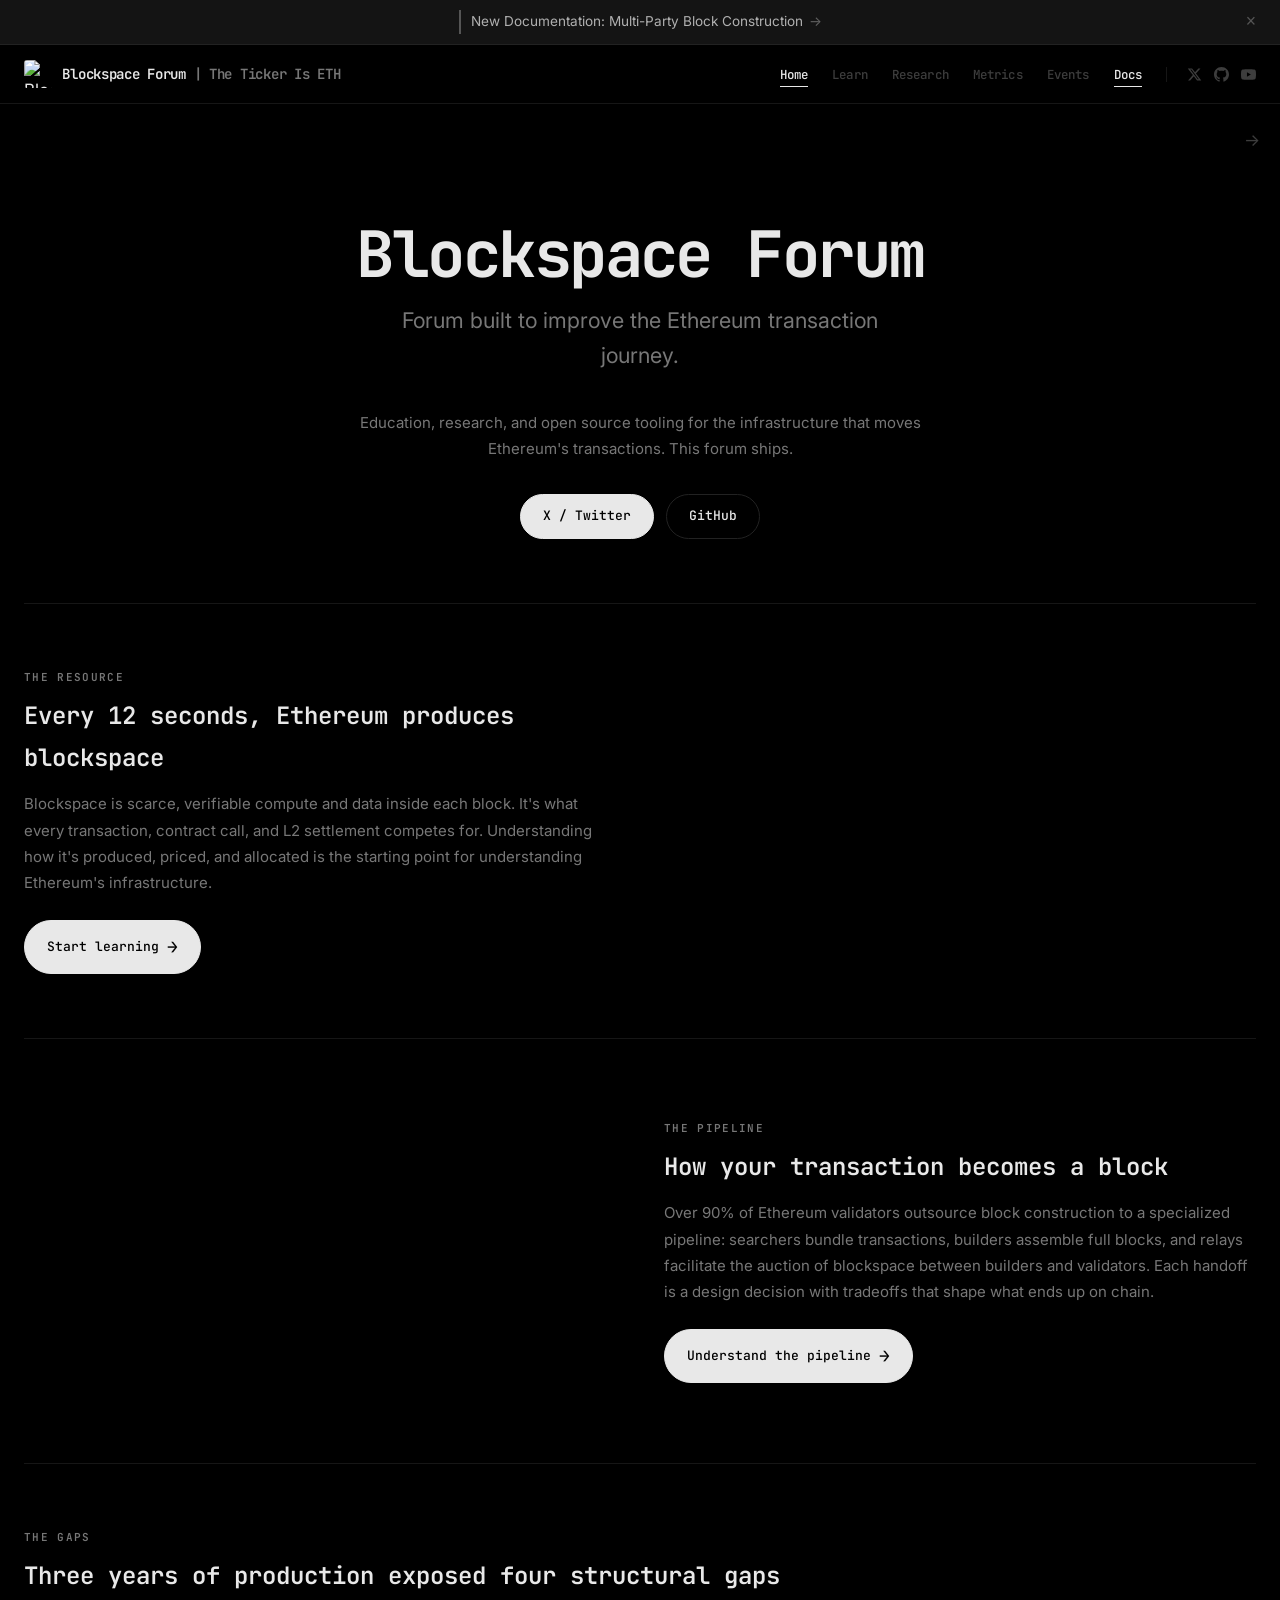
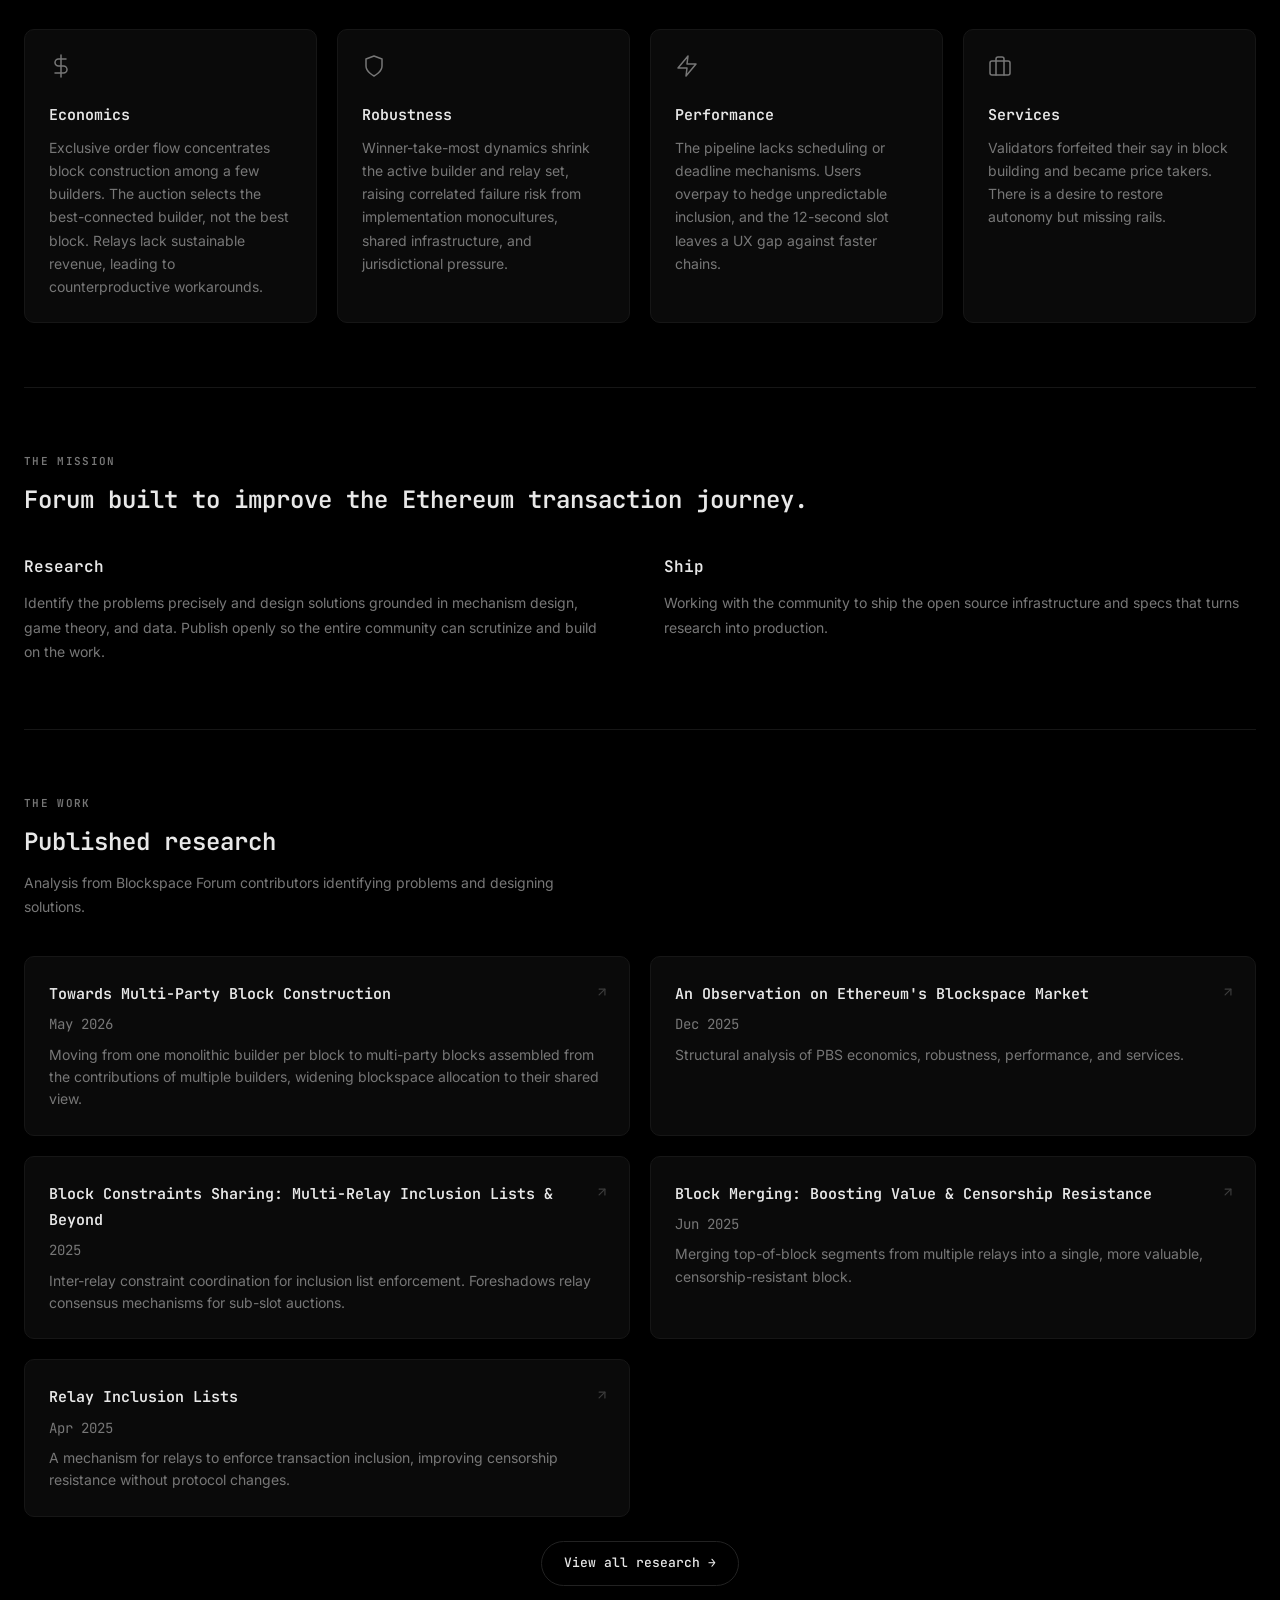
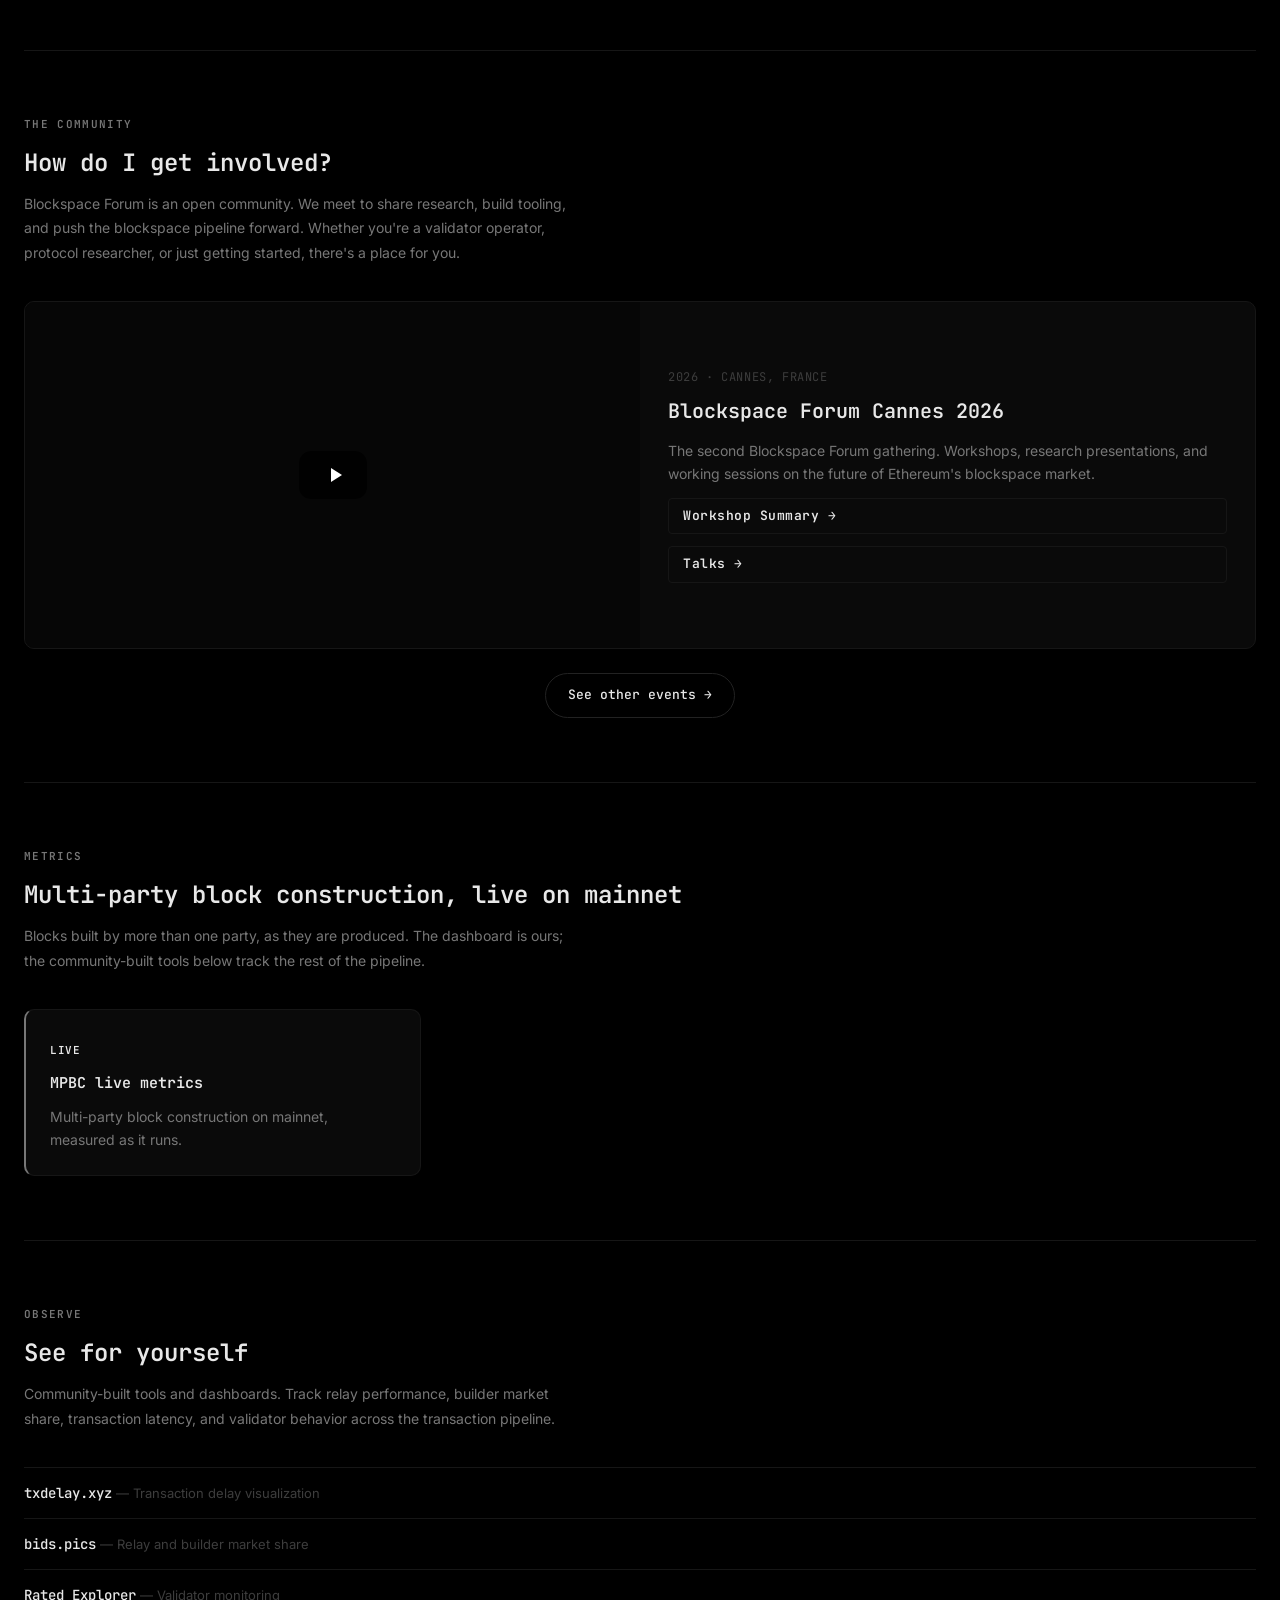
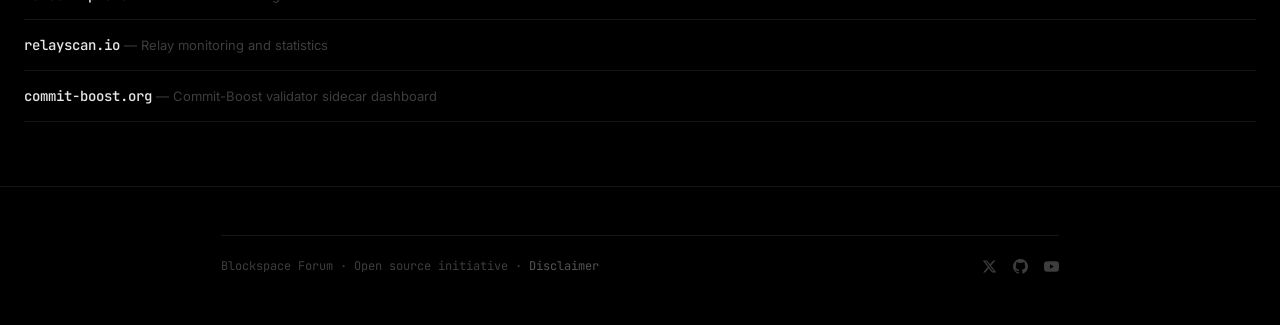
==== index.html @ d5d9c607 "Put the live metrics dashboard in the Metrics section The section was a placeholder reading "Coming " ====
<!DOCTYPE html>
<html lang="en">
<head>
  <meta charset="UTF-8">
  <meta name="viewport" content="width=device-width, initial-scale=1.0">
  <title>Forum built to improve the Ethereum transaction journey.</title>
  <meta name="description" content="Education, research, and open source tooling for the infrastructure that moves Ethereum's transactions. This forum ships.">
  <meta property="og:type" content="website">
  <meta property="og:title" content="Forum built to improve the Ethereum transaction journey.">
  <meta property="og:description" content="Education, research, and open source tooling for the infrastructure that moves Ethereum's transactions. This forum ships.">
  <meta property="og:image" content="https://blockspace.forum/assets/og-image.png">
  <meta name="twitter:card" content="summary_large_image">
  <meta name="twitter:site" content="@blockspaceforum">
  <meta name="twitter:title" content="Blockspace Forum">
  <meta name="twitter:description" content="Education, research, and open source tooling for the infrastructure that moves Ethereum's transactions. This forum ships.">
  <meta name="twitter:image" content="https://blockspace.forum/assets/og-image.png">
  <meta name="keywords" content="Ethereum, blockspace, PBS, proposer-builder separation, relay, builder, validator, sidecar, preconfirmations, Commit-Boost, block construction, transaction pipeline">
  <link rel="icon" href="assets/favicon.ico">
  <link rel="apple-touch-icon" href="assets/apple-touch-icon.png">
  <link rel="canonical" href="https://blockspace.forum">
  <link rel="stylesheet" href="css/style.css">
  <script type="application/ld+json">
  {
    "@context": "https://schema.org",
    "@type": "Organization",
    "name": "Blockspace Forum",
    "url": "https://blockspace.forum",
    "description": "Education, research, and open source tooling for the infrastructure that moves Ethereum's transactions. This forum ships.",
    "sameAs": [
      "https://x.com/blockspaceforum",
      "https://github.com/blockspace-forum",
      "https://www.youtube.com/@BlockspaceForum"
    ],
    "knowsAbout": [
      "Ethereum blockspace market",
      "Proposer-Builder Separation",
            "Block construction pipeline",
      "Relay and auction infrastructure",
      "Validator sidecars",
      "Preconfirmations",
      "Inclusion lists",
            "Commit-Boost"
    ]
  }
  </script>
  <script type="application/ld+json">
  {
    "@context": "https://schema.org",
    "@type": "WebSite",
    "name": "Blockspace Forum",
    "url": "https://blockspace.forum",
    "description": "Education, research, and open source tooling for the infrastructure that moves Ethereum's transactions. This forum ships.",
    "potentialAction": {
      "@type": "SearchAction",
      "target": "https://blockspace.forum/blog.html?q={search_term_string}",
      "query-input": "required name=search_term_string"
    }
  }
  </script>
</head>
<body data-base="">
  <nav id="site-nav"></nav>

  <main class="container container--wide">
    <!-- 1. Hero -->
    <section class="hero">
      <div class="hero-hex" id="hero-hex"></div>
      <h1>Blockspace Forum</h1>
      <p class="tagline">Forum built to improve the Ethereum transaction journey.</p>
      <p class="hero-description">Education, research, and open source tooling for the infrastructure that moves Ethereum's transactions. This forum ships.</p>
      <div class="hero-cta">
        <a href="https://x.com/blockspaceforum" target="_blank" rel="noopener" class="btn btn-primary">X / Twitter</a>
        <a href="https://github.com/blockspace-forum" target="_blank" rel="noopener" class="btn btn-outline">GitHub</a>
      </div>
    </section>

    <!-- 2. The Resource -->
    <section class="section-block">
      <div class="narrative-row">
        <div class="narrative-text">
          <span class="section-label">The Resource</span>
          <h2>Every 12 seconds, Ethereum produces blockspace</h2>
          <p>Blockspace is scarce, verifiable compute and data inside each block. It's what every transaction, contract call, and L2 settlement competes for. Understanding how it's produced, priced, and allocated is the starting point for understanding Ethereum's infrastructure.</p>
          <a href="learn.html#intro-to-blockspace" class="btn btn-primary narrative-cta">Start learning<span class="btn-arrow">&rarr;</span></a>
        </div>
        <div class="narrative-visual">
          <canvas id="blockspace-canvas"></canvas>
        </div>
      </div>
    </section>

    <!-- 3. The Pipeline -->
    <section class="section-block">
      <div class="narrative-row narrative-row--reverse">
        <div class="narrative-text">
          <span class="section-label">The Pipeline</span>
          <h2>How your transaction becomes a block</h2>
          <p>Over 90% of Ethereum validators outsource block construction to a specialized pipeline: searchers bundle transactions, builders assemble full blocks, and relays facilitate the auction of blockspace between builders and validators. Each handoff is a design decision with tradeoffs that shape what ends up on chain.</p>
          <a href="learn/pbs-201.html" class="btn btn-primary narrative-cta">Understand the pipeline<span class="btn-arrow">&rarr;</span></a>
        </div>
        <div class="narrative-visual">
          <canvas id="pipeline-canvas"></canvas>
        </div>
      </div>
    </section>

    <!-- 4. The Gaps -->
    <section id="focus" class="section-block">
      <span class="section-label">The Gaps</span>
      <h2>Three years of production exposed four structural gaps</h2>
      <div class="focus-grid focus-grid-4">
        <div class="focus-card">
          <div class="focus-icon">
            <svg width="24" height="24" viewBox="0 0 24 24" fill="none" stroke="currentColor" stroke-width="1.5" stroke-linecap="round" stroke-linejoin="round"><line x1="12" y1="1" x2="12" y2="23"></line><path d="M17 5H9.5a3.5 3.5 0 0 0 0 7h5a3.5 3.5 0 0 1 0 7H6"></path></svg>
          </div>
          <h3>Economics</h3>
          <p>Exclusive order flow concentrates block construction among a few builders. The auction selects the best-connected builder, not the best block. Relays lack sustainable revenue, leading to counterproductive workarounds.</p>
        </div>
        <div class="focus-card">
          <div class="focus-icon">
            <svg width="24" height="24" viewBox="0 0 24 24" fill="none" stroke="currentColor" stroke-width="1.5" stroke-linecap="round" stroke-linejoin="round"><path d="M12 22s8-4 8-10V5l-8-3-8 3v7c0 6 8 10 8 10z"></path></svg>
          </div>
          <h3>Robustness</h3>
          <p>Winner-take-most dynamics shrink the active builder and relay set, raising correlated failure risk from implementation monocultures, shared infrastructure, and jurisdictional pressure.</p>
        </div>
        <div class="focus-card">
          <div class="focus-icon">
            <svg width="24" height="24" viewBox="0 0 24 24" fill="none" stroke="currentColor" stroke-width="1.5" stroke-linecap="round" stroke-linejoin="round"><polygon points="13 2 3 14 12 14 11 22 21 10 12 10 13 2"></polygon></svg>
          </div>
          <h3>Performance</h3>
          <p>The pipeline lacks scheduling or deadline mechanisms. Users overpay to hedge unpredictable inclusion, and the 12-second slot leaves a UX gap against faster chains.</p>
        </div>
        <div class="focus-card">
          <div class="focus-icon">
            <svg width="24" height="24" viewBox="0 0 24 24" fill="none" stroke="currentColor" stroke-width="1.5" stroke-linecap="round" stroke-linejoin="round"><rect x="2" y="7" width="20" height="14" rx="2" ry="2"></rect><path d="M16 21V5a2 2 0 0 0-2-2h-4a2 2 0 0 0-2 2v16"></path></svg>
          </div>
          <h3>Services</h3>
          <p>Validators forfeited their say in block building and became price takers. There is a desire to restore autonomy but missing rails.</p>
        </div>
      </div>
    </section>

    <!-- 5. The Mission -->
    <section class="section-block">
      <span class="section-label">The Mission</span>
      <h2>Forum built to improve the Ethereum transaction journey.</h2>
      <div class="mission-pillars">
        <div class="mission-pillar">
          <h3>Research</h3>
          <p>Identify the problems precisely and design solutions grounded in mechanism design, game theory, and data. Publish openly so the entire community can scrutinize and build on the work.</p>
        </div>
        <div class="mission-pillar">
          <h3>Ship</h3>
          <p>Working with the community to ship the open source infrastructure and specs that turns research into production.</p>
        </div>
      </div>
    </section>

    <!-- 6. The Work -->
    <section id="research" class="section-block">
      <span class="section-label">The Work</span>
      <h2>Published research</h2>
      <p class="section-description">Analysis from Blockspace Forum contributors identifying problems and designing solutions.</p>
      <div id="research-list" class="research-grid"></div>
      <div class="section-more">
        <a href="research.html" class="btn btn-outline">View all research &rarr;</a>
      </div>
    </section>

    <!-- 7. The Community -->
    <section class="section-block">
      <span class="section-label">The Community</span>
      <h2>How do I get involved?</h2>
      <p class="section-description">Blockspace Forum is an open community. We meet to share research, build tooling, and push the blockspace pipeline forward. Whether you're a validator operator, protocol researcher, or just getting started, there's a place for you.</p>
      <div id="community-latest-event"></div>
      <div class="section-more">
        <a href="events.html" class="btn btn-outline">See other events &rarr;</a>
      </div>
    </section>

        <!-- 6. Tooling -->
    <!-- The id stays "tooling" though the label reads Metrics. It is
         load-bearing: learn/pbs-201.html links to index.html#tooling, and
         js/main.js keys its nav-active rule on that hash in four places.
         A label is what a reader sees; an id is what other pages point
         at, and only one of them is safe to rename. -->
    <section id="tooling" class="section-block">
      <span class="section-label">Metrics</span>
      <h2>Multi-party block construction, live on mainnet</h2>
      <p class="section-description">Blocks built by more than one party, as they are produced. The dashboard is ours; the community-built tools below track the rest of the pipeline.</p>
      <div class="learn-grid">
        <a href="https://docs.blockspace.forum/mpbc/live-metrics#overview" target="_blank" rel="noopener noreferrer" class="learn-card card-link">
          <span class="learn-level">LIVE</span>
          <h3>MPBC live metrics</h3>
          <p>Multi-party block construction on mainnet, measured as it runs.</p>
          <span class="card-arrow">&rarr;</span>
        </a>
      </div>
    </section>

    <!-- 7. Observe -->
    <section class="section-block">
      <span class="section-label">Observe</span>
      <h2>See for yourself</h2>
      <p class="section-description">Community-built tools and dashboards. Track relay performance, builder market share, transaction latency, and validator behavior across the transaction pipeline.</p>
      <ul id="tooling-observe-list" class="tools-list"></ul>
    </section>
  </main>

  <footer id="site-footer"></footer>

  <script src="js/hex-texture.js"></script>
  <script src="js/blockspace-viz.js"></script>
  <script src="js/block-auction.js"></script>
  <script src="config.js"></script>
  <script src="js/main.js"></script>
  <script>
    renderResearchList('research-list', true);
    renderToolingList('tooling-observe-list', SITE_CONFIG.tooling.observe);
    renderLatestEvent('community-latest-event');
    var hexEl = document.getElementById('hero-hex');
    if (hexEl && typeof HEX_TEXTURE !== 'undefined') {
      // Tile horizontally by repeating each line, then tile vertically
      var lines = HEX_TEXTURE.split('\n');
      var wide = lines.map(function(l) { return (l + '  ').repeat(8); }).join('\n');
      hexEl.textContent = (wide + '\n').repeat(12);
    }

    // Narrative ASCII visuals
    (function() {

    })();
  </script>
</body>
</html>
---- css/style.css ----
/* ==========================================
   Blockspace Forum
   Monochrome. Monospace-forward. Cypherpunk.
   ========================================== */

@import url('https://fonts.googleapis.com/css2?family=Inter:wght@400;500;600;700&family=JetBrains+Mono:wght@400;500;600;700&display=swap');

:root {
  --bg-primary: #000000;
  --bg-secondary: #060606;
  --bg-card: #0a0a0a;
  --bg-card-hover: #101010;
  --bg-surface: #0d0d0d;
  --text-primary: #e8e8e8;
  --text-secondary: #777777;
  --text-muted: #3d3d3d;
  --border: #161616;
  --border-light: #222222;
  --accent: #e8e8e8;
  --content-width: 840px;
  --max-width: var(--content-width);
  --max-width-wide: 1400px;
  --font-body: 'Inter', -apple-system, BlinkMacSystemFont, "Segoe UI", Roboto, sans-serif;
  --font-mono: 'JetBrains Mono', 'SF Mono', 'Fira Code', Menlo, monospace;
  --content-scale: 1.25;
}

* {
  margin: 0;
  padding: 0;
  box-sizing: border-box;
}

html {
  font-size: 16px;
  scroll-behavior: smooth;
}

body {
  font-family: var(--font-body);
  background: var(--bg-primary);
  color: var(--text-primary);
  line-height: 1.75;
  -webkit-font-smoothing: antialiased;
  -moz-osx-font-smoothing: grayscale;
}

a {
  color: inherit;
  text-decoration: none;
}


/* ---- Page Load Animation ---- */

@keyframes fadeUp {
  from {
    opacity: 0;
    transform: translateY(12px);
  }
  to {
    opacity: 1;
    transform: translateY(0);
  }
}

main {
  animation: fadeUp 0.5s ease-out both;
}

/* ---- Custom Scrollbar ---- */

::-webkit-scrollbar {
  width: 6px;
}

::-webkit-scrollbar-track {
  background: var(--bg-primary);
}

::-webkit-scrollbar-thumb {
  background: var(--border-light);
  border-radius: 3px;
}

::-webkit-scrollbar-thumb:hover {
  background: var(--text-muted);
}

* {
  scrollbar-width: thin;
  scrollbar-color: var(--border-light) var(--bg-primary);
}

::selection {
  background: rgba(232, 232, 232, 0.12);
  color: var(--text-primary);
}

/* ---- Progress Bar ---- */

.progress-bar {
  position: fixed;
  top: 0;
  left: 0;
  height: 1px;
  background: var(--text-secondary);
  z-index: 200;
  width: 0%;
  transition: width 50ms linear;
}

/* ---- Layout ---- */

.container {
  max-width: var(--max-width);
  margin: 0 auto;
  padding: 0 1.5rem;
}

.container--wide {
  max-width: var(--max-width-wide);
}

/* ---- Navigation ---- */

nav {
  border-bottom: 1px solid var(--border);
  padding: 0.85rem 0;
  position: sticky;
  top: 0;
  background: rgba(0, 0, 0, 0.95);
  backdrop-filter: blur(12px);
  -webkit-backdrop-filter: blur(12px);
  z-index: 100;
}

nav .container {
  display: flex;
  align-items: center;
  justify-content: space-between;
}

.nav-brand {
  display: flex;
  align-items: center;
  gap: 0.65rem;
  text-decoration: none;
  color: var(--text-primary);
}

.nav-brand img {
  width: 24px;
  height: 24px;
  border-radius: 3px;
}

.nav-brand span {
  font-family: var(--font-mono);
  font-weight: 600;
  font-size: 0.82rem;
  letter-spacing: -0.02em;
}

.nav-right {
  display: flex;
  align-items: center;
  gap: 1.5rem;
}

.nav-links {
  display: flex;
  gap: 1.5rem;
  list-style: none;
}

.nav-links a {
  font-family: var(--font-mono);
  color: var(--text-muted);
  text-decoration: none;
  font-size: 0.78rem;
  font-weight: 500;
  letter-spacing: 0.01em;
  transition: color 0.25s ease;
  position: relative;
}

.nav-links a::after {
  content: '';
  position: absolute;
  bottom: -4px;
  left: 0;
  width: 0;
  height: 1px;
  background: var(--text-primary);
  transition: width 0.25s ease;
}

.nav-links a:hover,
.nav-links a.active {
  color: var(--text-primary);
}

.nav-links a:hover::after,
.nav-links a.active::after {
  width: 100%;
}

.nav-socials {
  display: flex;
  align-items: center;
  gap: 0.75rem;
  padding-left: 1.25rem;
  border-left: 1px solid var(--border);
}

.nav-socials a, .social-icon {
  color: var(--text-muted);
  transition: color 0.25s ease;
  display: flex;
  align-items: center;
  text-decoration: none;
}

.nav-socials a:hover, .social-icon:hover {
  color: var(--text-primary);
}

/* ---- Hero (Landing) ---- */

.hero {
  padding: 5rem 0 3rem;
  text-align: center;
  position: relative;
  overflow: visible;
}

.hero-hex {
  position: absolute;
  top: 0;
  left: 50%;
  transform: translateX(-50%);
  width: 100vw;
  max-width: none;
  height: 100%;
  font-family: var(--font-mono);
  font-size: 0.55rem;
  line-height: 1.6;
  color: rgba(255, 255, 255, 0.20);
  white-space: pre;
  text-align: left;
  pointer-events: none;
  overflow: hidden;
  mask-image: radial-gradient(ellipse at center, rgba(0,0,0,1) 0%, transparent 85%);
  -webkit-mask-image: radial-gradient(ellipse at center, rgba(0,0,0,1) 0%, transparent 85%);
  z-index: 0;
  padding: 2rem;
}

.hero > *:not(.hero-hex) {
  position: relative;
  z-index: 1;
}

.hero img {
  width: 64px;
  height: 64px;
  border-radius: 10px;
  margin-bottom: 1.5rem;
}

.hero h1 {
  font-family: var(--font-mono);
  font-size: 1.8rem;
  font-weight: 700;
  margin-bottom: 0.6rem;
  letter-spacing: -0.04em;
  line-height: 1.2;
}

.hero .tagline {
  font-size: 0.95rem;
  color: var(--text-secondary);
  max-width: 440px;
  margin: 0 auto 2.25rem;
  line-height: 1.65;
}

.hero-links {
  display: flex;
  gap: 0.6rem;
  justify-content: center;
  flex-wrap: wrap;
}

.hero-links a {
  display: inline-flex;
  align-items: center;
  gap: 0.4rem;
  padding: 0.45rem 1rem;
  border: 1px solid var(--border-light);
  border-radius: 4px;
  color: var(--text-secondary);
  text-decoration: none;
  font-family: var(--font-mono);
  font-size: 0.75rem;
  font-weight: 500;
  transition: all 0.2s;
}

.hero-links a:hover {
  color: var(--text-primary);
  border-color: var(--text-muted);
  background: var(--bg-card);
}

/* ---- Homepage Stats ---- */

.homepage-stats {
  padding: 3rem 0;
  border-top: 1px solid var(--border);
}

.homepage-stats-grid {
  display: grid;
  grid-template-columns: repeat(3, 1fr);
  gap: 2rem;
  text-align: center;
}

.homepage-stat-number {
  font-family: var(--font-mono);
  font-size: 2.5rem;
  font-weight: 700;
  color: var(--text-primary);
  letter-spacing: -0.05em;
  line-height: 1;
  margin-bottom: 0.5rem;
}

.homepage-stat-text {
  font-size: 0.78rem;
  color: var(--text-secondary);
  line-height: 1.6;
}

/* ---- Data Divider ---- */

.data-divider {
  width: 100%;
  overflow: hidden;
  padding: 0.4rem 0;
  font-family: var(--font-mono);
  font-size: 0.5rem;
  color: var(--border-light);
  letter-spacing: 0.05em;
  white-space: nowrap;
  pointer-events: none;
  user-select: none;
}

/* ---- Featured ---- */

.featured {
  padding: 2.5rem 0;
  border-top: 1px solid var(--border);
}

.featured-card {
  display: block;
  padding: 1.5rem;
  background: var(--bg-card);
  border: 1px solid var(--border);
  border-radius: 4px;
  text-decoration: none;
  color: inherit;
  transition: border-color 0.25s, background 0.25s, box-shadow 0.25s, transform 0.25s;
}

.featured-card:hover {
  border-color: var(--border-light);
  background: var(--bg-card-hover);
  box-shadow: 0 4px 20px rgba(0, 0, 0, 0.3);
  transform: translateY(-1px);
}

.featured-label {
  font-family: var(--font-mono);
  font-size: 0.65rem;
  font-weight: 600;
  letter-spacing: 0.08em;
  text-transform: uppercase;
  color: var(--text-muted);
  margin-bottom: 0.6rem;
}

.featured-card h3 {
  font-size: 0.95rem;
  font-weight: 600;
  margin-bottom: 0.35rem;
  letter-spacing: -0.01em;
}

.featured-card p {
  font-size: 0.82rem;
  color: var(--text-secondary);
  line-height: 1.6;
}

/* ---- Latest Posts Section (Landing) ---- */

.latest-posts {
  padding: 3rem 0;
  border-top: 1px solid var(--border);
}

.latest-posts h2 {
  font-family: var(--font-mono);
  font-size: 0.82rem;
  font-weight: 600;
  letter-spacing: -0.01em;
}

.section-header {
  display: flex;
  justify-content: space-between;
  align-items: center;
  margin-bottom: 1.25rem;
}

.section-header a {
  font-family: var(--font-mono);
  color: var(--text-muted);
  text-decoration: none;
  font-size: 0.72rem;
  font-weight: 500;
  transition: color 0.2s;
}

.section-header a:hover {
  color: var(--text-secondary);
}

/* ---- Blog List ---- */

.blog-header {
  padding: 3rem 0 1.5rem;
}

.blog-header h1 {
  font-family: var(--font-mono);
  font-size: 1.35rem;
  font-weight: 700;
  margin-bottom: 0.5rem;
  letter-spacing: -0.03em;
}

.blog-header p {
  color: var(--text-secondary);
  font-size: 0.88rem;
  line-height: 1.7;
}

.post-list {
  padding: 0 0 4rem;
}

.post-card {
  display: flex;
  align-items: baseline;
  gap: 1.25rem;
  padding: 1rem 0;
  border-bottom: 1px solid var(--border);
  text-decoration: none;
  color: inherit;
  transition: all 0.2s ease;
}

.post-card:first-child {
  border-top: 1px solid var(--border);
}

.post-card:hover h3 {
  color: var(--text-primary);
}

.post-card:hover .post-subtitle {
  color: var(--text-primary);
}

.post-card .post-number {
  font-family: var(--font-mono);
  font-size: 0.7rem;
  color: var(--text-muted);
  min-width: 1.5rem;
  flex-shrink: 0;
}

.post-card .post-info {
  flex: 1;
  min-width: 0;
}

.post-card .post-meta {
  font-family: var(--font-mono);
  font-size: 0.7rem;
  color: var(--text-muted);
  margin-bottom: 0.2rem;
  font-variant-numeric: tabular-nums;
}

.post-card h3 {
  font-size: 0.95rem;
  font-weight: 600;
  margin-bottom: 0.15rem;
  letter-spacing: -0.01em;
  color: var(--text-secondary);
  transition: color 0.2s;
}

.post-card .post-subtitle {
  font-size: 0.8rem;
  color: var(--text-muted);
  line-height: 1.5;
  transition: color 0.2s;
}

/* ---- Post Page ---- */

.post-header {
  padding: 3.5rem 0 2rem;
  border-bottom: 1px solid var(--border);
  margin-bottom: 2.5rem;
}

.post-header .post-meta {
  font-family: var(--font-mono);
  font-size: 0.72rem;
  color: var(--text-muted);
  margin-bottom: 0.75rem;
  font-variant-numeric: tabular-nums;
  letter-spacing: 0.02em;
}

.post-header .post-meta a {
  color: var(--text-muted);
  text-decoration: none;
  border-bottom: 1px solid var(--border);
  transition: color 0.2s, border-color 0.2s;
}

.post-header .post-meta a:hover {
  color: var(--text-secondary);
  border-color: var(--text-secondary);
}

.post-header h1 {
  font-size: 1.65rem;
  font-weight: 700;
  margin-bottom: 0.5rem;
  letter-spacing: -0.03em;
  line-height: 1.25;
}

.post-header .post-subtitle {
  font-size: 0.95rem;
  color: var(--text-secondary);
  line-height: 1.6;
}

/* ---- Post Content ---- */

.post-content {
  font-size: calc(1rem * var(--content-scale));
  padding-bottom: 3rem;
}

.post-content p {
  margin-bottom: 1.4rem;
  color: var(--text-secondary);
  font-size: 0.95em;
}

.post-content > p:first-child,
.post-content > .toc + p {
  color: var(--text-primary);
  font-size: 1em;
}

.post-content h2 {
  font-size: 1.15em;
  font-weight: 700;
  margin: 3rem 0 1rem;
  color: var(--text-primary);
  letter-spacing: -0.02em;
}

.post-content h3 {
  font-size: 1em;
  font-weight: 600;
  margin: 2.25rem 0 0.75rem;
  color: var(--text-primary);
  letter-spacing: -0.01em;
}

.post-content strong {
  color: var(--text-primary);
  font-weight: 600;
}

.post-content a {
  color: var(--text-primary);
  text-decoration: none;
  border-bottom: 1px solid var(--border-light);
  transition: border-color 0.2s;
}

.post-content a:hover {
  border-color: var(--text-secondary);
}

.post-content figure {
  margin: 2rem 0;
}

.post-content figure img {
  width: 100%;
  border-radius: 4px;
  border: 1px solid var(--border);
  box-shadow: 0 4px 24px rgba(0, 0, 0, 0.5);
  transition: border-color 0.3s;
}

.post-content figure img:hover {
  border-color: var(--border-light);
}

.post-content figure figcaption {
  font-family: var(--font-mono);
  font-size: 0.68em;
  color: var(--text-secondary);
  margin-top: 0.25rem;
  line-height: 1.5;
  padding-left: 0.25rem;
}

.post-content img {
  width: 100%;
  border-radius: 4px;
  margin: 0.35rem 0 0.15rem;
  border: 1px solid var(--border);
  box-shadow: 0 4px 24px rgba(0, 0, 0, 0.5);
  transition: border-color 0.3s;
}

.post-content p:has(> img:only-child) {
  margin-bottom: 0;
}

.post-content img:hover {
  border-color: var(--border-light);
}

.post-content video {
  width: 100%;
  border-radius: 4px;
  margin: 2rem 0;
  border: 1px solid var(--border);
  box-shadow: 0 4px 24px rgba(0, 0, 0, 0.5);
  display: block;
}

.post-content ul,
.post-content ol {
  margin-bottom: 1.4rem;
  padding-left: 1.25rem;
  color: var(--text-secondary);
  font-size: 0.95em;
}

.post-content li {
  margin-bottom: 0.5rem;
  line-height: 1.7;
}

.post-content blockquote {
  border-left: 2px solid var(--border-light);
  padding: 0.75rem 0 0.75rem 1.25rem;
  margin: 2rem 0;
  background: var(--bg-card);
  border-radius: 0 4px 4px 0;
}

.post-content blockquote p {
  color: var(--text-secondary);
  font-size: 0.9em;
  margin-bottom: 0;
}

.post-content blockquote p + p {
  margin-top: 0.75rem;
}

.post-content table {
  width: 100%;
  border-collapse: collapse;
  margin: 2rem 0;
  font-size: 0.85em;
  line-height: 1.5;
}

.post-content th,
.post-content td {
  padding: 0.65rem 0.85rem;
  text-align: left;
  vertical-align: top;
  border: 1px solid var(--border);
}

.post-content th {
  background: var(--bg-card);
  color: var(--text-primary);
  font-weight: 600;
  font-family: var(--font-mono);
  font-size: 0.78em;
  text-transform: uppercase;
  letter-spacing: 0.04em;
}

.post-content td {
  color: var(--text-secondary);
}

.post-content td strong {
  color: var(--text-primary);
}

.post-content tr:hover {
  background: var(--bg-card-hover);
}

/* ---- Stat Callouts ---- */

.stat-callout {
  display: flex;
  gap: 1.25rem;
  padding: 1.15rem 1.35rem;
  margin: 2rem 0;
  background: var(--bg-card);
  border: 1px solid var(--border);
  border-left: 2px solid var(--text-muted);
  border-radius: 0 4px 4px 0;
}

.stat-callout .stat-number {
  font-family: var(--font-mono);
  font-size: 1.5rem;
  font-weight: 700;
  color: var(--text-primary);
  white-space: nowrap;
  line-height: 1.3;
  letter-spacing: -0.03em;
}

.stat-callout .stat-text {
  font-size: 0.84rem;
  color: var(--text-secondary);
  line-height: 1.6;
  align-self: center;
}

/* ---- Table of Contents ---- */

.toc {
  margin: 0 0 2.5rem;
  padding: 1.15rem 1.35rem;
  background: var(--bg-card);
  border: 1px solid var(--border);
  border-radius: 4px;
}

.toc-label {
  font-family: var(--font-mono);
  font-size: 0.62em;
  font-weight: 600;
  letter-spacing: 0.08em;
  text-transform: uppercase;
  color: var(--text-muted);
  margin-bottom: 0.75rem;
}

.toc ol {
  list-style: none;
  padding: 0;
  margin: 0;
  counter-reset: toc;
}

.toc li {
  counter-increment: toc;
  margin-bottom: 0.35rem;
}

.toc li::before {
  content: counter(toc, decimal-leading-zero);
  font-family: var(--font-mono);
  font-size: 0.62em;
  color: var(--text-muted);
  margin-right: 0.75rem;
}

.toc .toc-nested {
  list-style: none;
  padding: 0;
  margin: 0.3rem 0 0 1.3rem;
}

.toc .toc-nested li {
  margin-bottom: 0.25rem;
}

.toc .toc-nested li::before {
  content: '—';
  font-family: var(--font-mono);
  font-size: 0.62em;
  color: var(--text-muted);
  margin-right: 0.65rem;
}

.toc a {
  color: var(--text-secondary);
  text-decoration: none;
  font-size: 0.82em;
  font-weight: 500;
  transition: color 0.2s;
}

.toc a:hover {
  color: var(--text-primary);
}

/* ---- Post Navigation ---- */

.post-nav {
  display: flex;
  justify-content: space-between;
  padding: 1.75rem 0 4rem;
  border-top: 1px solid var(--border);
  gap: 1.5rem;
}

.post-nav a {
  color: var(--text-secondary);
  text-decoration: none;
  font-size: 0.85rem;
  font-weight: 500;
  transition: color 0.2s;
}

.post-nav a:hover {
  color: var(--text-primary);
}

.post-nav .next {
  margin-left: auto;
  text-align: right;
}

.post-nav .label {
  display: block;
  font-family: var(--font-mono);
  font-size: 0.62rem;
  color: var(--text-muted);
  margin-bottom: 0.3rem;
  text-transform: uppercase;
  letter-spacing: 0.08em;
  font-weight: 600;
}

/* ---- Footer ---- */

footer {
  border-top: 1px solid var(--border);
  padding: 2.5rem 0;
  text-align: center;
  color: var(--text-muted);
  font-size: 0.75rem;
}

.footer-content {
  display: flex;
  flex-direction: column;
  align-items: center;
  gap: 1rem;
}

.footer-socials {
  display: flex;
  gap: 1rem;
  align-items: center;
}

.footer-socials a {
  color: var(--text-muted);
  transition: color 0.25s ease;
  display: flex;
  align-items: center;
  text-decoration: none;
}

.footer-socials a:hover {
  color: var(--text-primary);
}

.footer-text {
  font-family: var(--font-mono);
  font-size: 0.7rem;
  color: var(--text-muted);
  letter-spacing: 0.02em;
}

footer a {
  color: var(--text-secondary);
  text-decoration: none;
}

footer a:hover {
  color: var(--text-primary);
}

/* ---- Responsive ---- */

@media (max-width: 640px) {
  .hero {
    padding: 3.5rem 0 2.5rem;
  }

  .hero h1 {
    font-size: 1.4rem;
  }

  .hero .tagline {
    font-size: 0.9rem;
  }

  .hero-links {
    flex-direction: column;
    align-items: center;
  }

  .hero-hex {
    font-size: 0.4rem;
  }

  .homepage-stats-grid {
    grid-template-columns: 1fr;
    gap: 2rem;
  }

  .homepage-stat-number {
    font-size: 2rem;
  }

  .nav-brand span {
    font-size: 0.78rem;
  }

  .post-header h1 {
    font-size: 1.3rem;
  }

  .post-nav {
    flex-direction: column;
  }

  .post-nav .next {
    text-align: left;
    margin-left: 0;
  }

  .post-card {
    flex-direction: column;
    gap: 0.25rem;
  }

  .post-card .post-number {
    display: none;
  }
}

/* ---- Desktop (1024px+) ---- */

@media (min-width: 1024px) {
  :root {
    --max-width: calc(var(--content-width) * 1.055);
    --max-width-wide: 1280px;
  }

  body {
    font-size: 17px;
  }

  .hero {
    padding: 7rem 0 4rem;
  }

  .hero h1 {
    font-size: 2.25rem;
  }

  .hero .tagline {
    font-size: 1.05rem;
    max-width: 500px;
  }

  .hero img {
    width: 76px;
    height: 76px;
  }

  .homepage-stats {
    padding: 3.5rem 0;
  }

  .homepage-stat-number {
    font-size: 3rem;
  }

  .homepage-stat-text {
    font-size: 0.85rem;
  }

  .featured-card {
    padding: 1.75rem;
  }

  .featured-card h3 {
    font-size: 1.05rem;
  }

  .latest-posts {
    padding: 3.5rem 0;
  }

  .blog-header {
    padding: 4rem 0 2rem;
  }

  .blog-header h1 {
    font-size: 1.5rem;
  }

  .post-card h3 {
    font-size: 1rem;
  }

  .post-header {
    padding: 4.5rem 0 2.5rem;
  }

  .post-header h1 {
    font-size: 2rem;
  }

  .post-header .post-subtitle {
    font-size: 1.05rem;
  }

  .post-content p {
    font-size: 1em;
    line-height: 1.8;
  }

  .post-content > p:first-child,
  .post-content > .toc + p {
    font-size: 1.05em;
  }

  .post-content h2 {
    font-size: 1.25em;
  }

  .post-content h3 {
    font-size: 1.05em;
  }

  .stat-callout .stat-number {
    font-size: 1.75rem;
  }

  .hero-links a {
    padding: 0.5rem 1.15rem;
    font-size: 0.78rem;
  }

  nav {
    padding: 0.9rem 0;
  }

  .nav-brand img {
    width: 28px;
    height: 28px;
  }

  .nav-brand span {
    font-size: 0.88rem;
  }

  footer {
    padding: 3rem 0;
  }
}

/* ---- Large Desktop (1440px+) ---- */

@media (min-width: 1440px) {
  :root {
    --max-width: calc(var(--content-width) * 1.111);
    --max-width-wide: 1400px;
  }

  body {
    font-size: 18px;
  }

  .hero {
    padding: 8rem 0 4.5rem;
  }

  .hero h1 {
    font-size: 2.5rem;
  }

  .hero .tagline {
    font-size: 1.1rem;
    max-width: 540px;
  }

  .hero img {
    width: 84px;
    height: 84px;
    border-radius: 12px;
  }

  .homepage-stat-number {
    font-size: 3.5rem;
  }

  .post-header h1 {
    font-size: 2.15rem;
  }
}

/* ==========================================
   NEW SECTIONS — Landing Page Expansion
   ========================================== */

/* ---- Badge ---- */

.badge {
  display: inline-block;
  font-family: var(--font-mono);
  font-size: 11px;
  font-weight: 500;
  letter-spacing: 0.08em;
  text-transform: uppercase;
  color: var(--text-primary);
  background: rgba(232, 232, 232, 0.06);
  border: 1px solid var(--border-light);
  padding: 5px 14px;
  border-radius: 100px;
  margin-bottom: 20px;
}

/* ---- Hero Updates ---- */

.hero-description {
  font-size: 14px;
  color: var(--text-secondary);
  max-width: 600px;
  margin: 0 auto 32px;
}

.hero-cta {
  display: flex;
  gap: 12px;
  justify-content: center;
}

.btn {
  display: inline-flex;
  align-items: center;
  gap: 8px;
  font-family: var(--font-mono);
  font-size: 13px;
  font-weight: 500;
  padding: 10px 22px;
  border-radius: 100px;
  cursor: pointer;
  border: 1px solid transparent;
  text-decoration: none;
  transition: all 0.15s ease;
}

.btn-primary {
  background: var(--text-primary);
  color: var(--bg-primary);
  border-color: var(--text-primary);
}

.btn-primary:hover {
  background: #ffffff;
}

.btn-outline {
  background: transparent;
  color: var(--text-primary);
  border-color: var(--border-light);
}

.btn-outline:hover {
  border-color: var(--text-secondary);
}

/* ---- Section Blocks ---- */

.section-block {
  padding: 64px 0;
  border-top: 1px solid var(--border);
}

.section-block h2 {
  font-family: var(--font-mono);
  font-size: 24px;
  font-weight: 600;
  margin-bottom: 8px;
}

.section-description {
  font-size: 14px;
  color: var(--text-secondary);
  margin-bottom: 36px;
  max-width: 560px;
}

.section-header {
  display: flex;
  align-items: baseline;
  justify-content: space-between;
  margin-bottom: 24px;
}

.section-header a {
  font-family: var(--font-mono);
  font-size: 13px;
  color: var(--text-secondary);
}

.section-header a:hover {
  color: var(--text-primary);
}

/* ---- Focus Cards ---- */

.focus-grid {
  display: grid;
  grid-template-columns: repeat(3, 1fr);
  gap: 20px;
  margin-top: 32px;
}

.focus-card {
  background: var(--bg-card);
  border: 1px solid var(--border);
  border-radius: 10px;
  padding: 24px;
}

.focus-icon {
  color: var(--text-secondary);
  margin-bottom: 14px;
}

.focus-card h3 {
  font-family: var(--font-mono);
  font-size: 15px;
  font-weight: 600;
  margin-bottom: 8px;
}

.focus-card p {
  font-size: 14px;
  color: var(--text-secondary);
  line-height: 1.65;
}

/* ---- Learn Cards ---- */

.learn-grid {
  display: grid;
  grid-template-columns: repeat(3, 1fr);
  gap: 20px;
}

.learn-card {
  background: var(--bg-card);
  border: 1px solid var(--border);
  border-left: 2px solid var(--text-secondary);
  border-radius: 10px;
  padding: 24px;
}

.learn-level {
  display: inline-block;
  font-family: var(--font-mono);
  font-size: 11px;
  font-weight: 600;
  letter-spacing: 0.05em;
  color: var(--text-primary);
  margin-bottom: 10px;
}

.learn-card h3 {
  font-family: var(--font-mono);
  font-size: 15px;
  font-weight: 600;
  margin-bottom: 8px;
}

.learn-card p {
  font-size: 14px;
  color: var(--text-secondary);
  line-height: 1.65;
}

.status-label {
  display: inline-block;
  font-family: var(--font-mono);
  font-size: 11px;
  color: var(--text-muted);
  margin-top: 12px;
  font-style: italic;
}

.status-link {
  display: inline-block;
  color: var(--text-primary);
  text-decoration: none;
  font-size: 13px;
  font-style: normal;
  font-weight: 600;
  letter-spacing: 0.04em;
  padding: 6px 14px;
  border: 1px solid var(--border);
  border-radius: 4px;
  transition: border-color 0.2s, color 0.2s;
}

.status-link:hover {
  color: #fff;
  border-color: var(--text-primary);
}

/* ---- Research Cards ---- */

.research-grid {
  display: grid;
  grid-template-columns: repeat(2, 1fr);
  gap: 20px;
}

.research-card {
  display: block;
  background: var(--bg-card);
  border: 1px solid var(--border);
  border-radius: 10px;
  padding: 24px;
  position: relative;
  text-decoration: none;
}

.research-card h3 {
  font-family: var(--font-mono);
  font-size: 15px;
  font-weight: 600;
  margin-bottom: 6px;
  padding-right: 24px;
}

.card-meta {
  font-family: var(--font-mono);
  font-size: 12px;
  color: var(--text-muted);
  margin-bottom: 8px;
}

.research-card p {
  font-size: 14px;
  color: var(--text-secondary);
  line-height: 1.6;
}

.card-link {
  transition: border-color 0.15s ease, background 0.15s ease;
}

.card-link:hover {
  border-color: var(--border-light);
  background: var(--bg-card-hover);
}

.card-arrow {
  position: absolute;
  top: 22px;
  right: 20px;
  color: var(--text-muted);
  transition: color 0.15s ease;
}

.card-link:hover .card-arrow {
  color: var(--text-primary);
}

.card-disabled {
  opacity: 0.4;
  pointer-events: none;
}

/* ---- Tooling ---- */

.tooling-group {
  margin-bottom: 40px;
}

.tooling-group:last-child {
  margin-bottom: 0;
}

.group-label {
  display: inline-block;
  font-family: var(--font-mono);
  font-size: 12px;
  font-weight: 600;
  letter-spacing: 0.08em;
  text-transform: uppercase;
  color: var(--text-primary);
  margin-bottom: 4px;
}

.group-description {
  font-size: 13px;
  color: var(--text-secondary);
  margin-bottom: 16px;
}

.tooling-grid {
  display: grid;
  grid-template-columns: repeat(3, 1fr);
  gap: 20px;
}

.tool-card {
  display: block;
  background: var(--bg-card);
  border: 1px solid var(--border);
  border-radius: 10px;
  padding: 24px;
  position: relative;
  text-decoration: none;
}

.tool-card h3 {
  font-family: var(--font-mono);
  font-size: 15px;
  font-weight: 600;
  margin-bottom: 8px;
  padding-right: 24px;
}

.tool-card p {
  font-size: 13px;
  color: var(--text-secondary);
  line-height: 1.6;
}

.lang-badge {
  display: inline-block;
  font-family: var(--font-mono);
  font-size: 11px;
  color: var(--text-secondary);
  background: rgba(232, 232, 232, 0.06);
  padding: 2px 8px;
  border-radius: 4px;
  margin-bottom: 8px;
}

/* Observe grid: 4 columns */
.observe-grid {
  display: grid;
  grid-template-columns: repeat(4, 1fr);
  gap: 16px;
}

.observe-card {
  display: block;
  background: var(--bg-card);
  border: 1px solid var(--border);
  border-radius: 8px;
  padding: 18px 20px;
  position: relative;
  text-decoration: none;
}

.observe-card h3 {
  font-family: var(--font-mono);
  font-size: 13px;
  font-weight: 600;
  margin-bottom: 4px;
  padding-right: 20px;
}

.observe-card p {
  font-size: 12px;
  color: var(--text-secondary);
  line-height: 1.5;
}

.observe-card .card-arrow {
  top: 16px;
  right: 16px;
}

/* ---- Events ---- */

.events-hero {
  padding-top: 120px;
  padding-bottom: 24px;
  text-align: center;
}

.events-hero h1 {
  font-family: var(--font-mono);
  font-size: 36px;
  font-weight: 700;
  margin-bottom: 8px;
}

.events-list {
  display: flex;
  flex-direction: column;
  gap: 48px;
}

/* ---- Event Section ---- */

.event-section {
  display: flex;
  flex-direction: column;
  gap: 32px;
}

.event-section-header {
  padding-bottom: 16px;
  border-bottom: 1px solid var(--border);
}

.event-section-header .event-date {
  font-family: var(--font-mono);
  font-size: 12px;
  color: var(--text-muted);
  text-transform: uppercase;
  letter-spacing: 0.05em;
  display: block;
  margin-bottom: 6px;
}

.event-section-header h2 {
  font-family: var(--font-mono);
  font-size: 24px;
  font-weight: 600;
  margin-bottom: 8px;
}

.event-section-header p {
  font-size: 14px;
  color: var(--text-secondary);
  line-height: 1.65;
  max-width: 640px;
}

.event-subsection {
  display: flex;
  flex-direction: column;
  gap: 16px;
}

.event-subsection h3 {
  font-family: var(--font-mono);
  font-size: 13px;
  font-weight: 600;
  text-transform: uppercase;
  letter-spacing: 0.06em;
  color: var(--text-secondary);
}

.event-talks-header {
  display: inline-flex;
  align-items: center;
  gap: 8px;
  font-family: var(--font-mono);
  font-size: 13px;
  font-weight: 600;
  text-transform: uppercase;
  letter-spacing: 0.06em;
  color: var(--text-secondary);
  user-select: none;
}

.event-talks-header .caret {
  font-size: 11px;
  color: var(--text-muted);
  transition: transform 0.15s ease;
}

/* ---- Event Video Cards ---- */

.event-videos {
  display: flex;
  flex-direction: column;
  gap: 16px;
}

.video-card {
  display: grid;
  grid-template-columns: 280px 1fr;
  gap: 0;
  background: var(--bg-card);
  border: 1px solid var(--border);
  border-radius: 10px;
  overflow: hidden;
}

.video-card-media {
  min-height: 158px;
  display: flex;
  align-items: center;
  justify-content: center;
  background: var(--bg-secondary);
}

.video-card-info {
  padding: 20px 24px;
  display: flex;
  flex-direction: column;
  justify-content: center;
}

.video-card-info h3 {
  font-family: var(--font-mono);
  font-size: 14px;
  font-weight: 600;
  margin-bottom: 8px;
  color: var(--text-primary);
  line-height: 1.4;
}

.video-card-info p {
  font-size: 13px;
  color: var(--text-secondary);
  line-height: 1.6;
  margin: 0;
}

@media (max-width: 768px) {
  .video-card {
    grid-template-columns: 1fr;
  }
  .video-card-media {
    min-height: auto;
  }
  .video-card-info {
    padding: 16px 20px;
  }
  .event-section {
    gap: 24px;
  }
  .event-section-header h2 {
    font-size: 20px;
  }
  .event-subsection {
    gap: 12px;
  }
  .event-talks-header {
    font-size: 12px;
  }
}

@media (max-width: 480px) {
  .event-section {
    gap: 20px;
  }
  .event-section-header {
    padding-bottom: 12px;
  }
  .event-section-header h2 {
    font-size: 18px;
  }
  .event-section-header p {
    font-size: 13px;
  }
  .event-subsection h3 {
    font-size: 12px;
  }
  .event-videos {
    gap: 12px;
  }
  .video-card-info {
    padding: 14px 16px;
  }
  .video-card-info h3 {
    font-size: 13px;
  }
  .video-card-info p {
    font-size: 12px;
  }
}

/* ---- Event Section Separator ---- */

.event-section + .event-section {
  padding-top: 32px;
  border-top: 1px solid var(--border);
}

@media (max-width: 768px) {
  .event-section + .event-section {
    padding-top: 24px;
  }
}

.event-card {
  display: grid;
  grid-template-columns: 1fr 1fr;
  gap: 0;
  background: var(--bg-card);
  border: 1px solid var(--border);
  border-radius: 10px;
  overflow: hidden;
}

.event-media {
  min-height: 220px;
  display: flex;
  align-items: center;
  justify-content: center;
  background: var(--bg-secondary);
}

.video-embed {
  position: relative;
  width: 100%;
  padding-bottom: 56.25%;
  height: 0;
}

.video-embed iframe {
  position: absolute;
  top: 0;
  left: 0;
  width: 100%;
  height: 100%;
}

.video-embed--lazy {
  cursor: pointer;
  overflow: hidden;
}

.video-embed--lazy .video-thumb {
  position: absolute;
  top: 0;
  left: 0;
  width: 100%;
  height: 100%;
  background-size: cover;
  background-position: center;
}

.video-play-btn {
  position: absolute;
  top: 50%;
  left: 50%;
  transform: translate(-50%, -50%);
  width: 68px;
  height: 48px;
  background: rgba(0, 0, 0, 0.8);
  border-radius: 12px;
  display: flex;
  align-items: center;
  justify-content: center;
  transition: background 0.2s ease;
}

.video-embed--lazy:hover .video-play-btn {
  background: #cc0000;
}

.video-play-btn svg {
  color: #fff;
  margin-left: 4px;
}

.event-placeholder {
  color: var(--text-muted);
}

.event-info {
  padding: 28px;
  display: flex;
  flex-direction: column;
  justify-content: center;
}

.event-date {
  font-family: var(--font-mono);
  font-size: 12px;
  color: var(--text-muted);
  text-transform: uppercase;
  letter-spacing: 0.05em;
  margin-bottom: 6px;
}

.event-info h2 {
  font-family: var(--font-mono);
  font-size: 20px;
  margin-bottom: 10px;
}

.event-info p {
  font-size: 14px;
  color: var(--text-secondary);
  line-height: 1.65;
}

/* ---- Footer Update ---- */

.footer-grid {
  display: grid;
  grid-template-columns: repeat(3, 1fr);
  gap: 20px;
  margin-bottom: 32px;
}

.footer-col h4 {
  font-family: var(--font-mono);
  font-size: 12px;
  font-weight: 600;
  text-transform: uppercase;
  letter-spacing: 0.08em;
  color: var(--text-secondary);
  margin-bottom: 12px;
}

.footer-col a {
  display: block;
  font-size: 13px;
  color: var(--text-muted);
  padding: 3px 0;
  text-decoration: none;
  transition: color 0.15s ease;
}

.footer-col a:hover {
  color: var(--text-primary);
}

.footer-bottom {
  display: flex;
  justify-content: space-between;
  align-items: center;
  padding-top: 20px;
  border-top: 1px solid var(--border);
  font-family: var(--font-mono);
  font-size: 12px;
  color: var(--text-muted);
}

.footer-socials {
  display: flex;
  gap: 16px;
}

/* ---- Responsive ---- */

@media (max-width: 768px) {
  .focus-grid,
  .learn-grid,
  .tooling-grid { grid-template-columns: 1fr; }
  .research-grid { grid-template-columns: 1fr; }
  .observe-grid { grid-template-columns: repeat(2, 1fr); }
  .event-card { grid-template-columns: 1fr; }
  .event-info { padding: 20px; }
  .footer-grid { grid-template-columns: 1fr; gap: 28px; }
  .footer-bottom { flex-direction: column; gap: 10px; text-align: center; }
}

@media (max-width: 480px) {
  .observe-grid { grid-template-columns: 1fr; }
  .hero-cta { flex-direction: column; align-items: center; }
}

/* 4-column focus grid */
.focus-grid-4 {
  grid-template-columns: repeat(4, 1fr);
}

@media (max-width: 768px) {
  .focus-grid-4 { grid-template-columns: repeat(2, 1fr); }
}

@media (max-width: 480px) {
  .focus-grid-4 { grid-template-columns: 1fr; }
}

/* Page hero (research, events) */
.page-hero {
  padding-top: 120px;
  padding-bottom: 24px;
  text-align: center;
}

.page-hero h1 {
  font-family: var(--font-mono);
  font-size: 36px;
  font-weight: 700;
  margin-bottom: 8px;
}

.page-hero p {
  color: var(--text-secondary);
  font-size: 14px;
}

/* Section "see more" link */
.section-more {
  margin-top: 24px;
  text-align: center;
}

/* Narrow container for learn pages */
.container--narrow {
  max-width: var(--max-width);
}

/* ---- Thread Cards (homepage learning section) ---- */

.thread-grid {
  display: grid;
  grid-template-columns: repeat(2, 1fr);
  gap: 20px;
}

.thread-card {
  display: block;
  background: var(--bg-card);
  border: 1px solid var(--border);
  border-radius: 10px;
  padding: 24px;
  position: relative;
}

.thread-card h3 {
  font-family: var(--font-mono);
  font-size: 16px;
  font-weight: 600;
  margin-bottom: 6px;
  padding-right: 24px;
}

.thread-card p {
  font-size: 13px;
  color: var(--text-secondary);
  margin-bottom: 14px;
  line-height: 1.6;
}

.thread-preview {
  list-style: none;
  padding: 0;
}

.thread-preview li {
  font-family: var(--font-mono);
  font-size: 12px;
  color: var(--text-muted);
  padding: 4px 0;
  border-top: 1px solid var(--border);
}

.thread-preview li:first-child {
  border-top: none;
}

/* Learn page: intro grid */
.learn-video {
  width: 100%;
  max-width: 1000px;
  margin: 0 auto;
  border-radius: 10px;
  overflow: hidden;
  border: 1px solid var(--border);
  background: var(--bg-card);
}

.learn-video video {
  width: 100%;
  height: auto;
  display: block;
}

.learn-posts-grid {
  display: grid;
  grid-template-columns: repeat(3, 1fr);
  gap: 20px;
}

@media (max-width: 768px) {
  .thread-grid { grid-template-columns: 1fr; }
  .learn-posts-grid { grid-template-columns: 1fr; }
}

/* Hero scales with wide container */
@media (min-width: 1024px) {
  .hero h1 {
    font-size: 4rem;
  }
  .hero .tagline {
    font-size: 1.35rem;
  }
  .hero-description {
    font-size: 15px;
    max-width: 640px;
  }
}

@media (min-width: 1440px) {
  .hero h1 {
    font-size: 4.5rem;
  }
  .hero .tagline {
    font-size: 1.5rem;
  }
}

/* Bridge section */
.bridge-section {
  padding-top: 48px;
  padding-bottom: 48px;
}

.bridge-text {
  font-size: 15px;
  line-height: 1.8;
  color: var(--text-secondary);
  max-width: 800px;
  margin: 0 auto;
  text-align: center;
}

@media (min-width: 1024px) {
  .bridge-text {
    font-size: 16px;
    max-width: 860px;
  }
}

/* Section labels (narrative storytelling pattern) */
.section-label {
  display: block;
  font-family: var(--font-mono);
  font-size: 11px;
  font-weight: 600;
  letter-spacing: 0.12em;
  text-transform: uppercase;
  color: var(--text-secondary);
  margin-bottom: 8px;
}

.section-block .section-label + h2 {
  margin-top: 0;
}

/* Narrative row layout (text + visual side by side) */
.narrative-row {
  display: grid;
  grid-template-columns: 1fr 1fr;
  gap: 48px;
  align-items: center;
}

.narrative-row--reverse {
  direction: rtl;
}

.narrative-row--reverse > * {
  direction: ltr;
}

.narrative-text p {
  font-size: 15px;
  line-height: 1.75;
  color: var(--text-secondary);
  margin-bottom: 24px;
}

.narrative-text h2 {
  font-family: var(--font-mono);
  font-size: 24px;
  font-weight: 600;
  margin-bottom: 12px;
}

.narrative-cta {
  display: inline-flex;
  align-items: center;
  gap: 8px;
}

.btn-arrow {
  font-size: 18px;
  transition: transform 0.2s ease;
}

.narrative-cta:hover .btn-arrow {
  transform: translateX(3px);
}

/* ASCII visuals for narrative sections */
.narrative-visual {
  display: flex;
  align-items: center;
  justify-content: center;
  width: 100%;
  min-width: 0;
}

.narrative-ascii {
  font-family: var(--font-mono);
  font-size: clamp(10px, 1.4vw, 14px);
  line-height: 1.6;
  white-space: pre;
  padding: clamp(16px, 3vw, 32px);
  border: 1px solid var(--border);
  background: transparent;
  width: 100%;
  box-sizing: border-box;
  overflow: hidden;
}

.ascii-dim { color: var(--text-muted); }
.ascii-hi { color: var(--text-primary); font-weight: 600; }
.ascii-val { color: #888; }
.ascii-muted { color: #555; }

/* Community CTAs row */
.community-ctas {
  display: flex;
  flex-wrap: wrap;
  gap: 12px;
  margin-top: 32px;
}

/* Responsive: stack narrative rows on mobile */
@media (max-width: 768px) {
  .narrative-row {
    grid-template-columns: 1fr;
    gap: 32px;
  }

  .narrative-row--reverse {
    direction: ltr;
  }

  .narrative-visual {
    order: -1;
  }

  .narrative-ascii {
    font-size: 12px;
    padding: 20px;
  }

  .community-ctas {
    flex-direction: column;
  }
}

/* Blockchain SVG visual */
.blockchain-svg {
  width: 100%;
  height: auto;
  display: block;
}

/* Tools compact layout */
.tools-columns {
  display: grid;
  grid-template-columns: 1fr 1fr;
  gap: 48px;
}

.tools-col h3 {
  font-family: var(--font-mono);
  font-size: 14px;
  font-weight: 600;
  text-transform: uppercase;
  letter-spacing: 0.06em;
  margin-bottom: 6px;
}

.tools-col > p {
  font-size: 13px;
  color: var(--text-secondary);
  margin-bottom: 16px;
}

.tools-list {
  list-style: none;
  padding: 0;
  margin: 0;
}

.tools-list li {
  border-top: 1px solid var(--border);
  padding: 10px 0;
}

.tools-list li:last-child {
  border-bottom: 1px solid var(--border);
}

.tools-list a {
  color: var(--text-primary);
  text-decoration: none;
  font-family: var(--font-mono);
  font-size: 14px;
  font-weight: 500;
  transition: color 0.15s ease;
}

.tools-list a:hover {
  color: #fff;
}

.tools-desc {
  font-family: var(--font-body, Inter, sans-serif);
  font-weight: 400;
  color: var(--text-muted);
  font-size: 13px;
}

@media (max-width: 768px) {
  .tools-columns {
    grid-template-columns: 1fr;
    gap: 32px;
  }
}

/* Pipeline SVG visual */
.pipeline-svg {
  width: 100%;
  height: auto;
  display: block;
}

/* Hamburger button */
.nav-hamburger {
  display: none;
  background: none;
  border: none;
  cursor: pointer;
  padding: 4px;
  z-index: 110;
}

.nav-hamburger span {
  display: block;
  width: 20px;
  height: 2px;
  background: var(--text-primary);
  margin: 4px 0;
  transition: transform 0.25s ease, opacity 0.25s ease;
}

.nav-hamburger.is-active span:nth-child(1) {
  transform: translateY(6px) rotate(45deg);
}

.nav-hamburger.is-active span:nth-child(2) {
  opacity: 0;
}

.nav-hamburger.is-active span:nth-child(3) {
  transform: translateY(-6px) rotate(-45deg);
}

/* Mobile nav */
@media (max-width: 768px) {
  nav {
    background: #000;
    backdrop-filter: none;
    -webkit-backdrop-filter: none;
  }

  .nav-hamburger {
    display: block;
  }

  .nav-right {
    display: none;
    position: fixed;
    top: 0;
    left: 0;
    width: 100vw;
    height: 100vh;
    background: #000;
    flex-direction: column;
    align-items: center;
    justify-content: flex-start;
    gap: 2rem;
    z-index: 105;
    padding-top: 5.5rem;
  }

  .nav-right.is-open {
    display: flex;
  }

  .nav-links {
    flex-direction: column;
    align-items: center;
    gap: 1.5rem;
  }

  .nav-links a {
    font-size: 1.25rem;
    color: var(--text-primary);
  }

  .nav-socials {
    border-left: none;
    padding-left: 0;
    border-top: 1px solid var(--border);
    padding-top: 1.5rem;
  }
}

/* Mission pillars */
.mission-pillars {
  display: grid;
  grid-template-columns: 1fr 1fr;
  gap: 48px;
  margin-top: 32px;
}

.mission-pillar h3 {
  font-family: var(--font-mono);
  font-size: 16px;
  font-weight: 600;
  margin-bottom: 10px;
  color: var(--text-primary);
}

.mission-pillar p {
  font-size: 14px;
  line-height: 1.75;
  color: var(--text-secondary);
}

@media (max-width: 768px) {
  .mission-pillars {
    grid-template-columns: 1fr;
    gap: 32px;
  }
}

/* Open Source Rails cards */
.rails-grid {
  display: grid;
  grid-template-columns: 1fr 1fr;
  gap: 32px;
  margin-top: 24px;
}

.rails-card {
  border: 1px solid var(--border);
  padding: 28px;
  border-radius: 4px;
}

.rails-card h3 {
  font-family: var(--font-mono);
  font-size: 18px;
  font-weight: 600;
  margin-bottom: 4px;
}

.rails-subtitle {
  font-family: var(--font-mono);
  font-size: 12px;
  color: var(--text-muted);
  text-transform: uppercase;
  letter-spacing: 0.06em;
  margin-bottom: 16px;
}

.rails-card > p:not(.rails-subtitle) {
  font-size: 14px;
  line-height: 1.75;
  color: var(--text-secondary);
  margin-bottom: 16px;
}

.rails-features {
  list-style: none;
  padding: 0;
  margin: 0 0 20px 0;
}

.rails-features li {
  font-size: 13px;
  color: var(--text-secondary);
  padding: 5px 0;
  padding-left: 16px;
  position: relative;
}

.rails-features li::before {
  content: '·';
  position: absolute;
  left: 0;
  color: var(--text-muted);
  font-weight: bold;
}

.rails-link {
  font-size: 13px;
}

/* Observe links (compact horizontal) */
.observe-links {
  display: flex;
  flex-wrap: wrap;
  gap: 0;
}

.observe-links li {
  border-top: none;
  border-bottom: none;
}

@media (max-width: 768px) {
  .rails-grid {
    grid-template-columns: 1fr;
  }
}

/* Animation canvases */
#blockspace-canvas,
#pipeline-canvas {
  width: 100%;
  height: 100%;
  min-height: 240px;
  display: block;
}

.narrative-visual:has(canvas) {
  min-height: 240px;
}

/* ---- Site Banner ---- */

.site-banner {
  background: #141414;
  border-bottom: 1px solid var(--border-light);
  padding: 10px 0;
  font-size: 0.85rem;
  position: relative;
  z-index: 1001;
}

.site-banner-inner {
  display: flex;
  align-items: center;
  justify-content: center;
  gap: 12px;
}

.site-banner-link {
  display: flex;
  align-items: center;
  gap: 6px;
  color: #b0b0b0;
  text-decoration: none;
  transition: color 0.2s;
}

.site-banner-link:hover {
  color: var(--text-primary);
}

.site-banner-text {
  border-left: 2px solid #555;
  padding-left: 10px;
}

.site-banner-arrow {
  opacity: 0.5;
  transition: opacity 0.2s;
}

.site-banner-link:hover .site-banner-arrow {
  opacity: 1;
}

.site-banner-close {
  position: absolute;
  right: 16px;
  top: 50%;
  transform: translateY(-50%);
  background: none;
  border: none;
  color: #555;
  font-size: 1.1rem;
  cursor: pointer;
  padding: 4px 8px;
  line-height: 1;
  transition: color 0.2s;
}

.site-banner-close:hover {
  color: var(--text-primary);
}

@media (max-width: 768px) {
  .site-banner {
    font-size: 0.8rem;
    padding: 8px 0;
  }
  .site-banner-close {
    right: 8px;
  }
}

/* Learn page bottom navigation */
.learn-nav {
  display: flex;
  justify-content: space-between;
  align-items: center;
  margin-top: 3rem;
  padding-top: 1.5rem;
  border-top: 1px solid var(--border);
  gap: 2rem;
}
.learn-nav a {
  color: var(--text-secondary);
  text-decoration: none;
  transition: color 0.2s;
}
.learn-nav a:hover {
  color: var(--text-primary);
}
.learn-nav-prev { margin-right: auto; }
.learn-nav-next { margin-left: auto; }

/* Nav tagline */
.nav-tagline {
  color: var(--text-secondary);
  font-weight: 400;
}
@media (max-width: 480px) {
  .nav-tagline { display: none; }
}

/* Disclaimer page */
.disclaimer-content {
  max-width: 720px;
  margin: 2rem auto;
  font-size: 0.9rem;
  line-height: 1.7;
  color: var(--text-secondary);
}
.disclaimer-content h1 { color: var(--text-primary); margin-bottom: 1.5rem; }
/* The "Last updated" line under the title. Reuses the site's own
   metadata treatment rather than introducing a second one; the rule is
   needed because .post-meta is scoped to .post-header elsewhere. */
.disclaimer-content .post-meta {
  font-family: var(--font-mono);
  font-size: 0.72rem;
  color: var(--text-muted);
  letter-spacing: 0.02em;
  margin: -1rem 0 2rem;
}
.disclaimer-content h2 { color: var(--text-primary); margin-top: 2rem; font-size: 1.1rem; }
.disclaimer-content h3 { color: var(--text-primary); margin-top: 1.5rem; font-size: 1rem; }
.disclaimer-content ol { padding-left: 1.5rem; }
.disclaimer-content li { margin-bottom: 0.75rem; }
.footer-legal {
  color: var(--text-secondary);
  text-decoration: none;
  opacity: 0.7;
  transition: opacity 0.2s;
}
.footer-legal:hover { opacity: 1; }
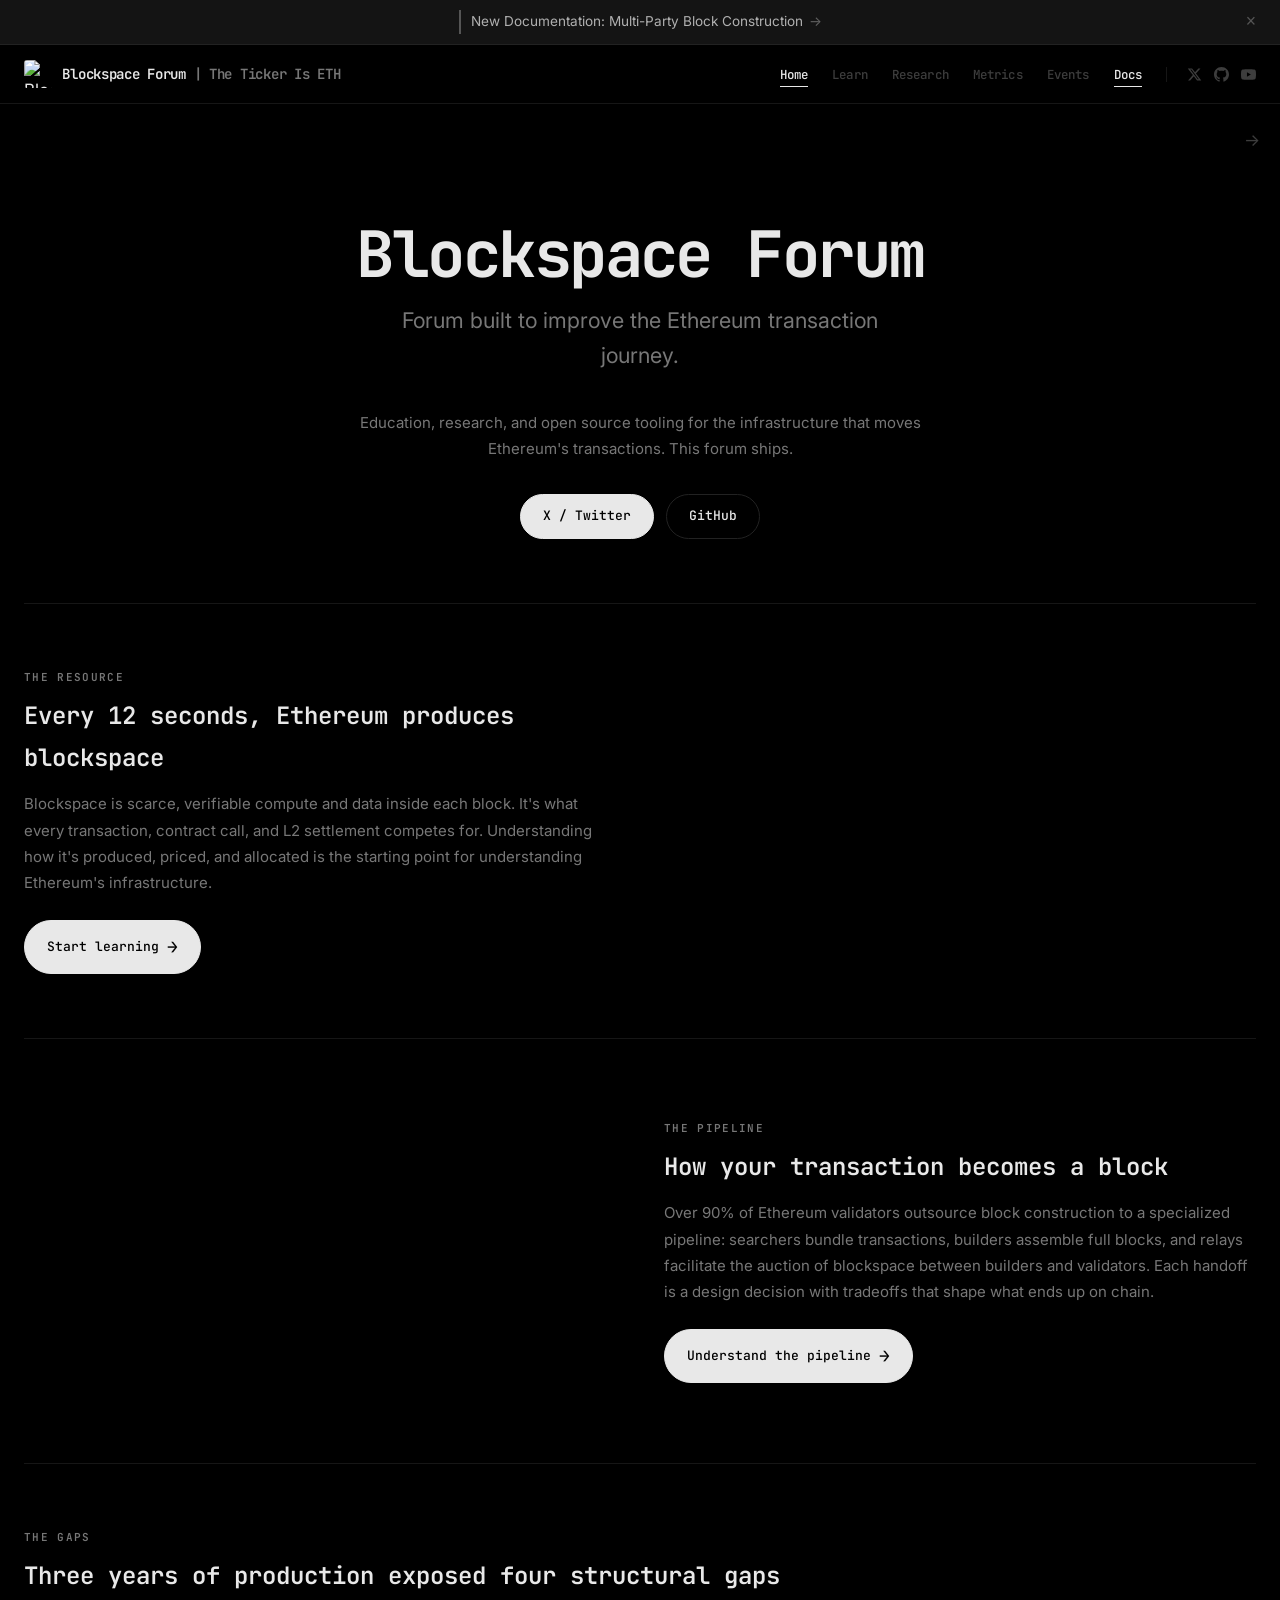
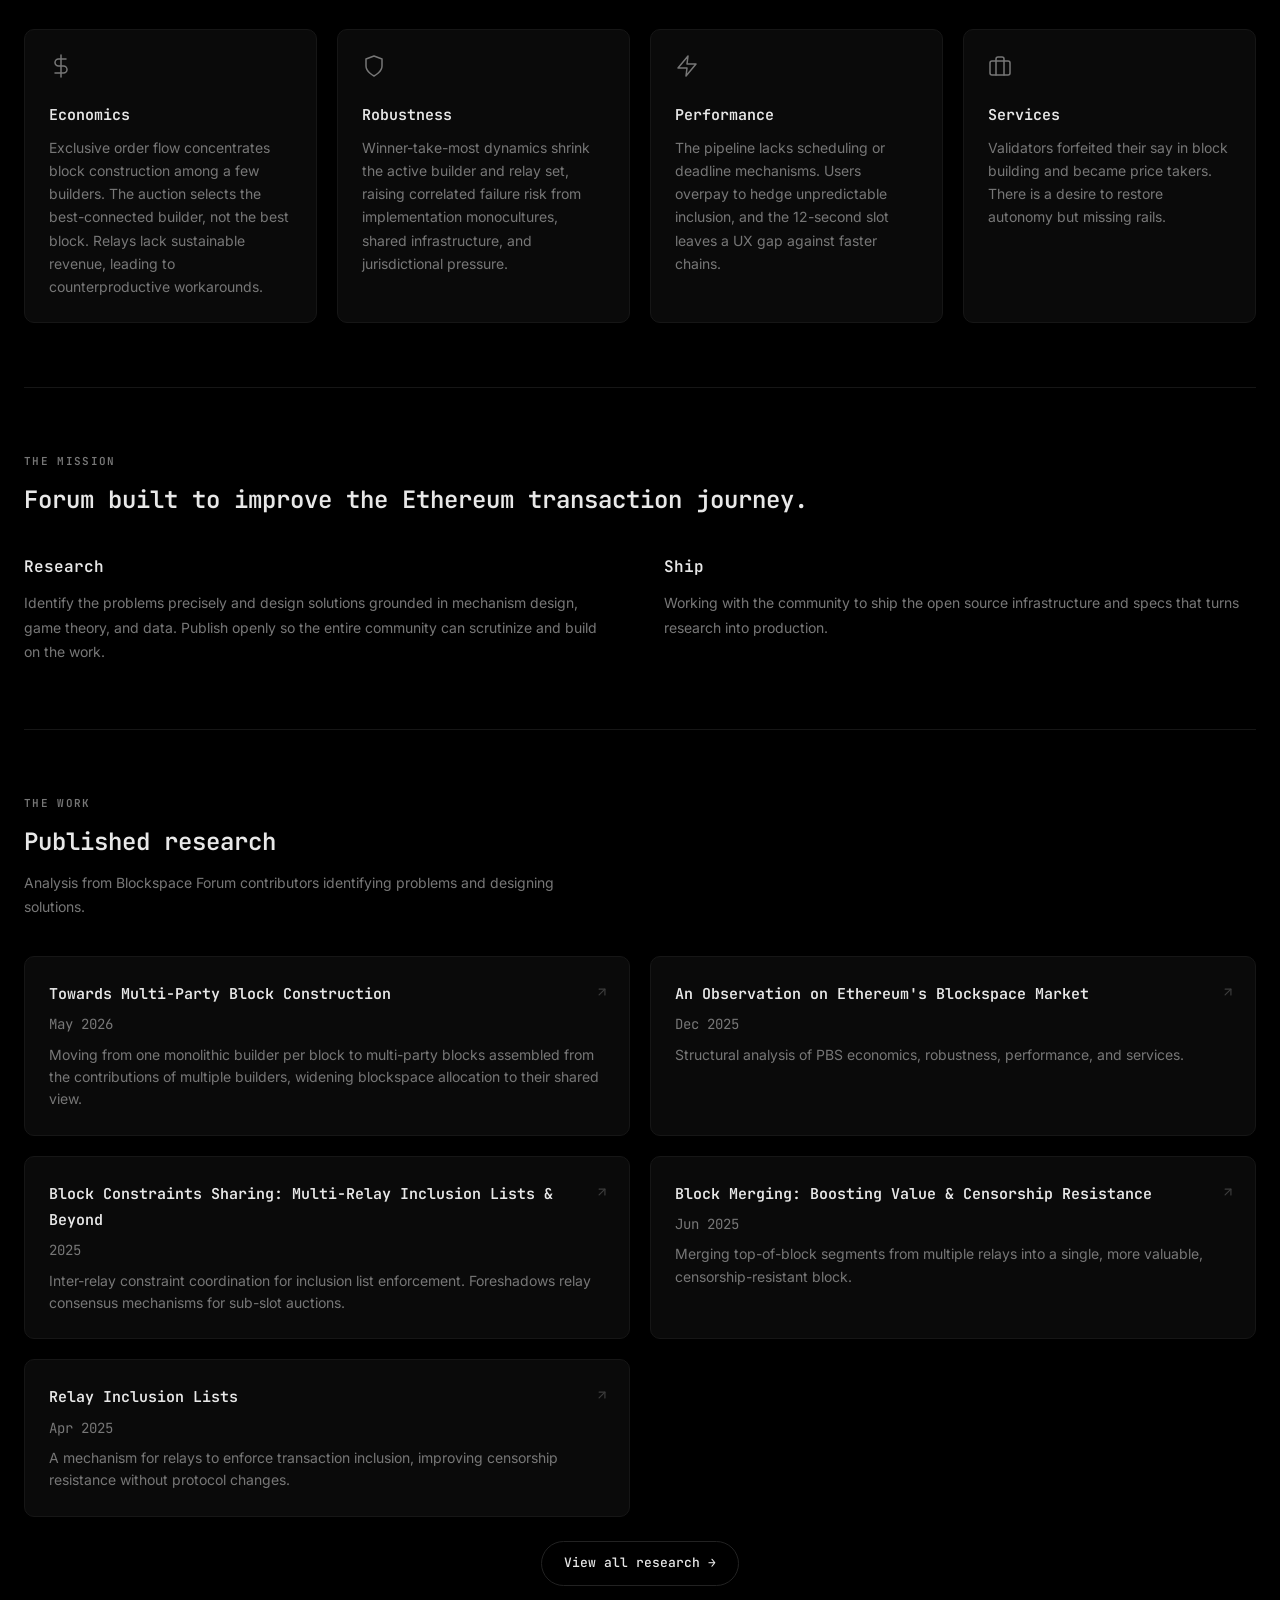
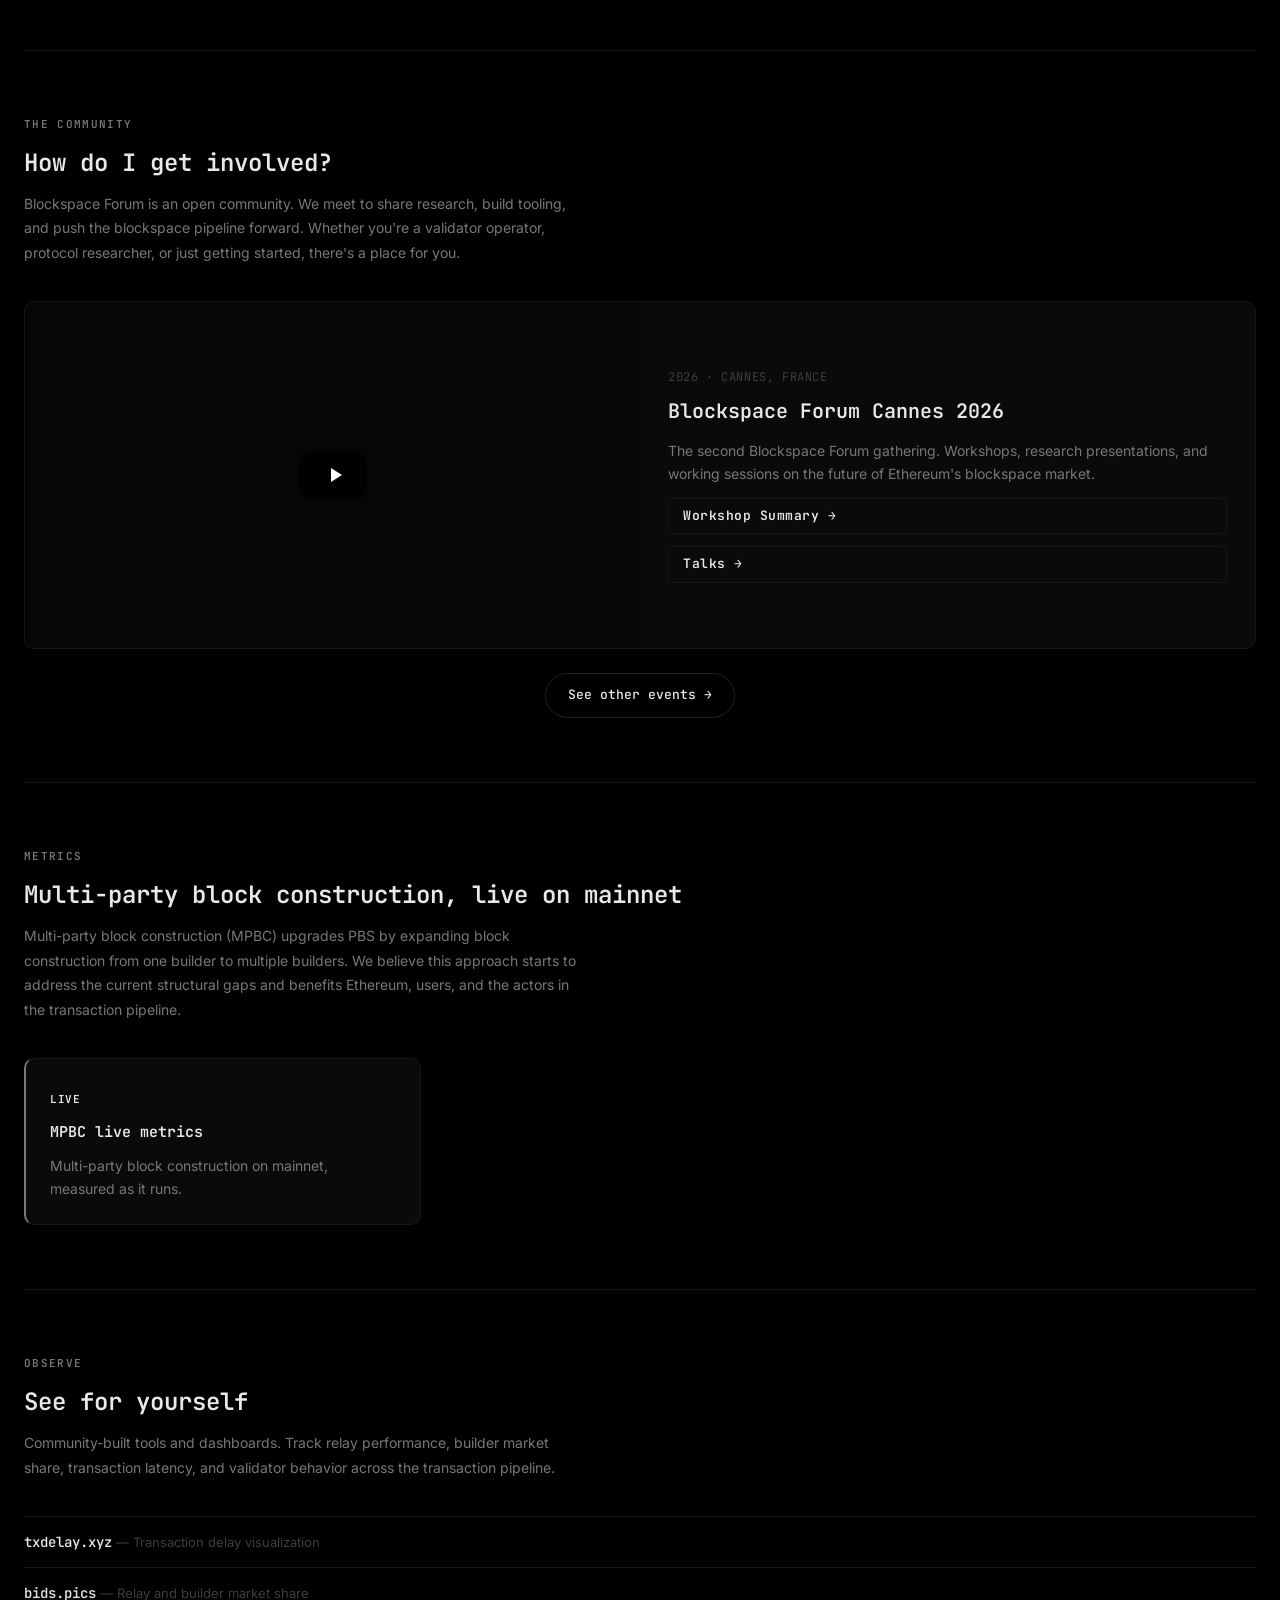
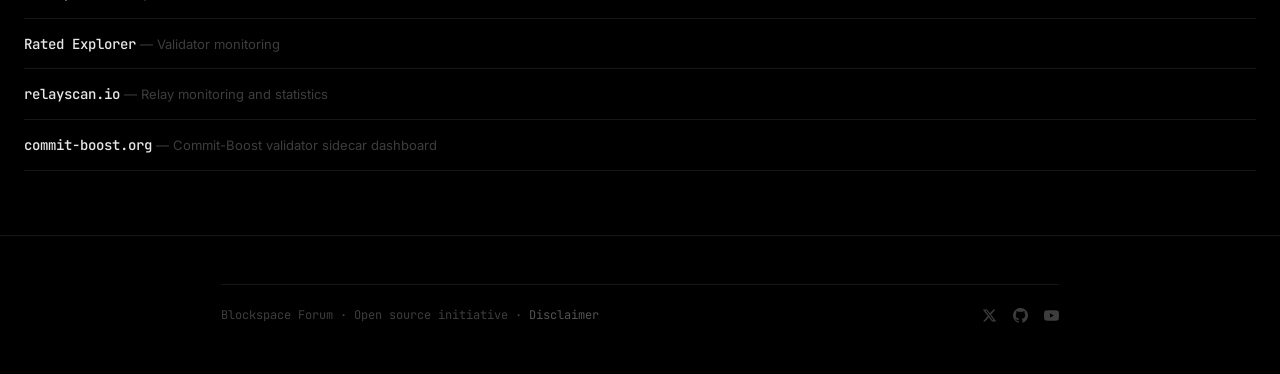
==== commit 6962f392: "Say what multi-party block construction is in the Metrics section The brand owner's copy, replacing " ====
--- a/index.html
+++ b/index.html
@@ -187,7 +187,7 @@
     <section id="tooling" class="section-block">
       <span class="section-label">Metrics</span>
       <h2>Multi-party block construction, live on mainnet</h2>
-      <p class="section-description">Blocks built by more than one party, as they are produced. The dashboard is ours; the community-built tools below track the rest of the pipeline.</p>
+      <p class="section-description">Multi-party block construction (MPBC) upgrades PBS by expanding block construction from one builder to multiple builders. We believe this approach starts to address the current structural gaps and benefits Ethereum, users, and the actors in the transaction pipeline.</p>
       <div class="learn-grid">
         <a href="https://docs.blockspace.forum/mpbc/live-metrics#overview" target="_blank" rel="noopener noreferrer" class="learn-card card-link">
           <span class="learn-level">LIVE</span>
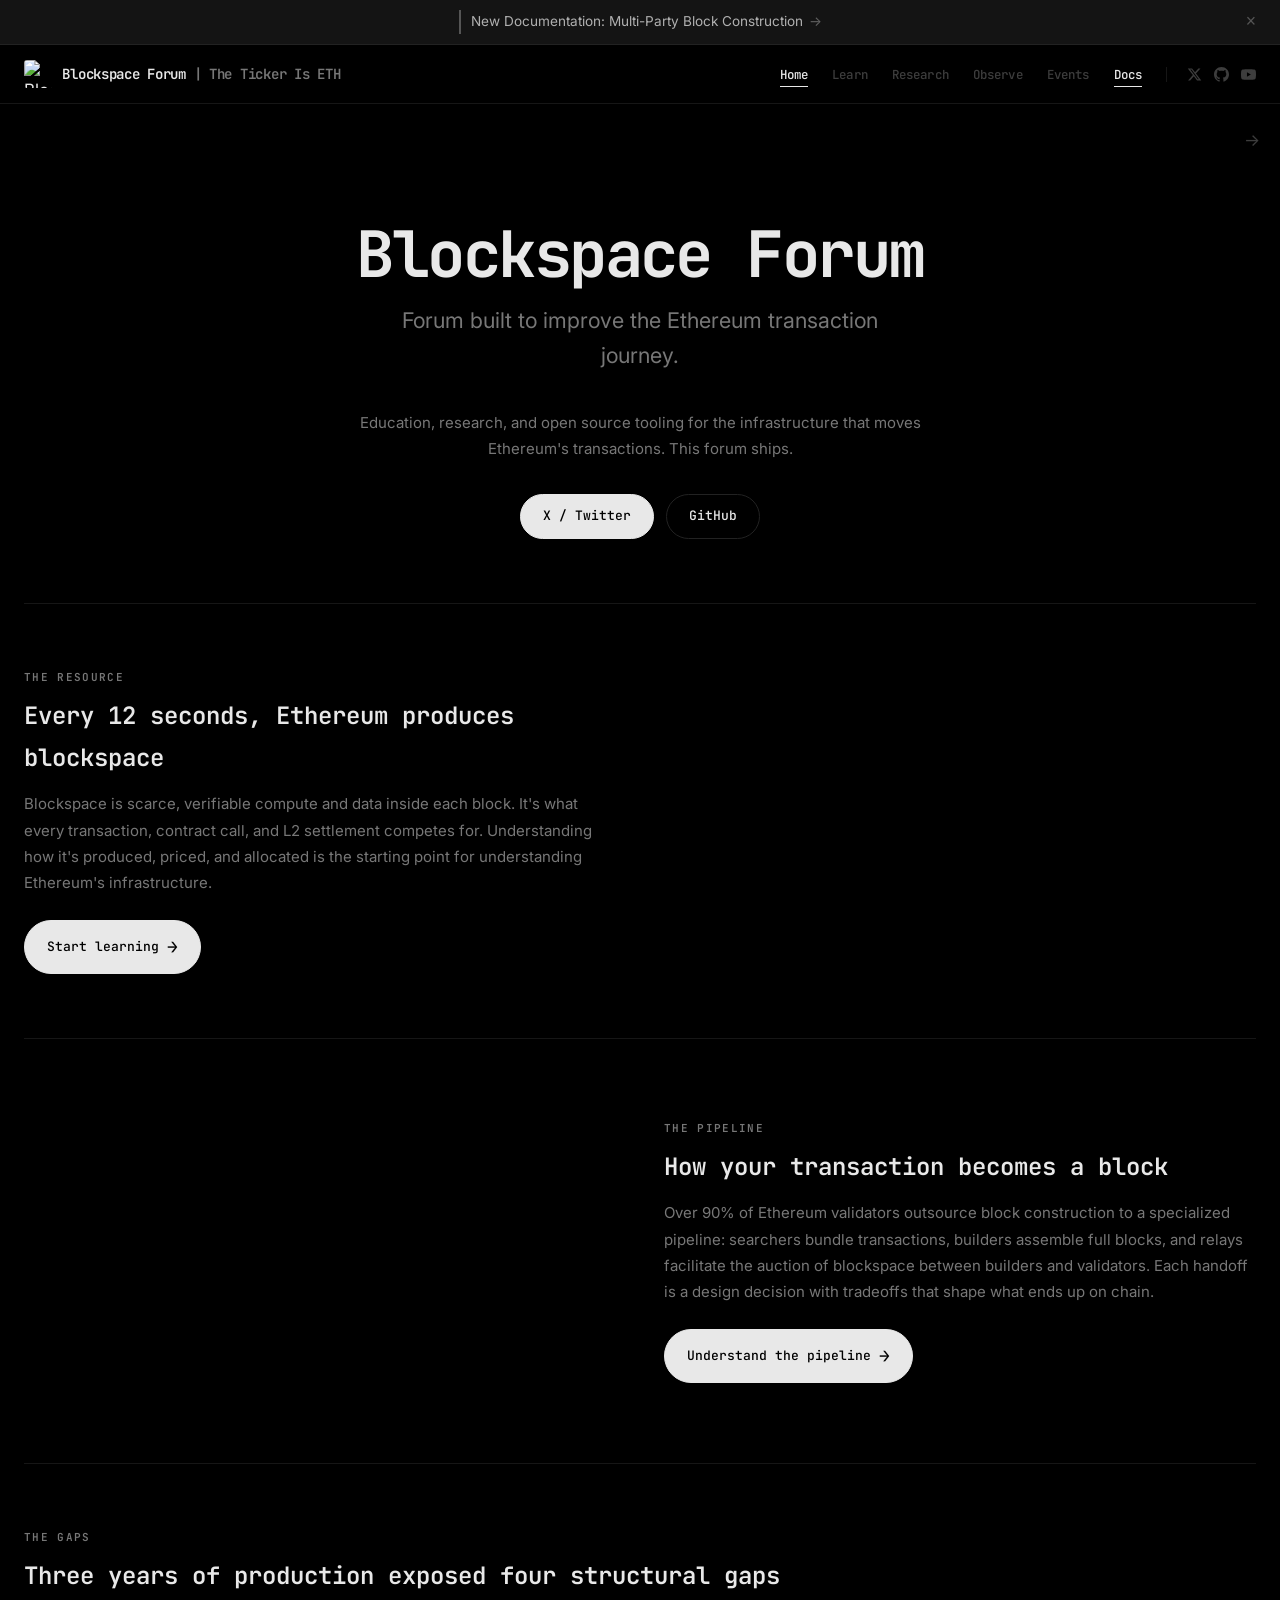
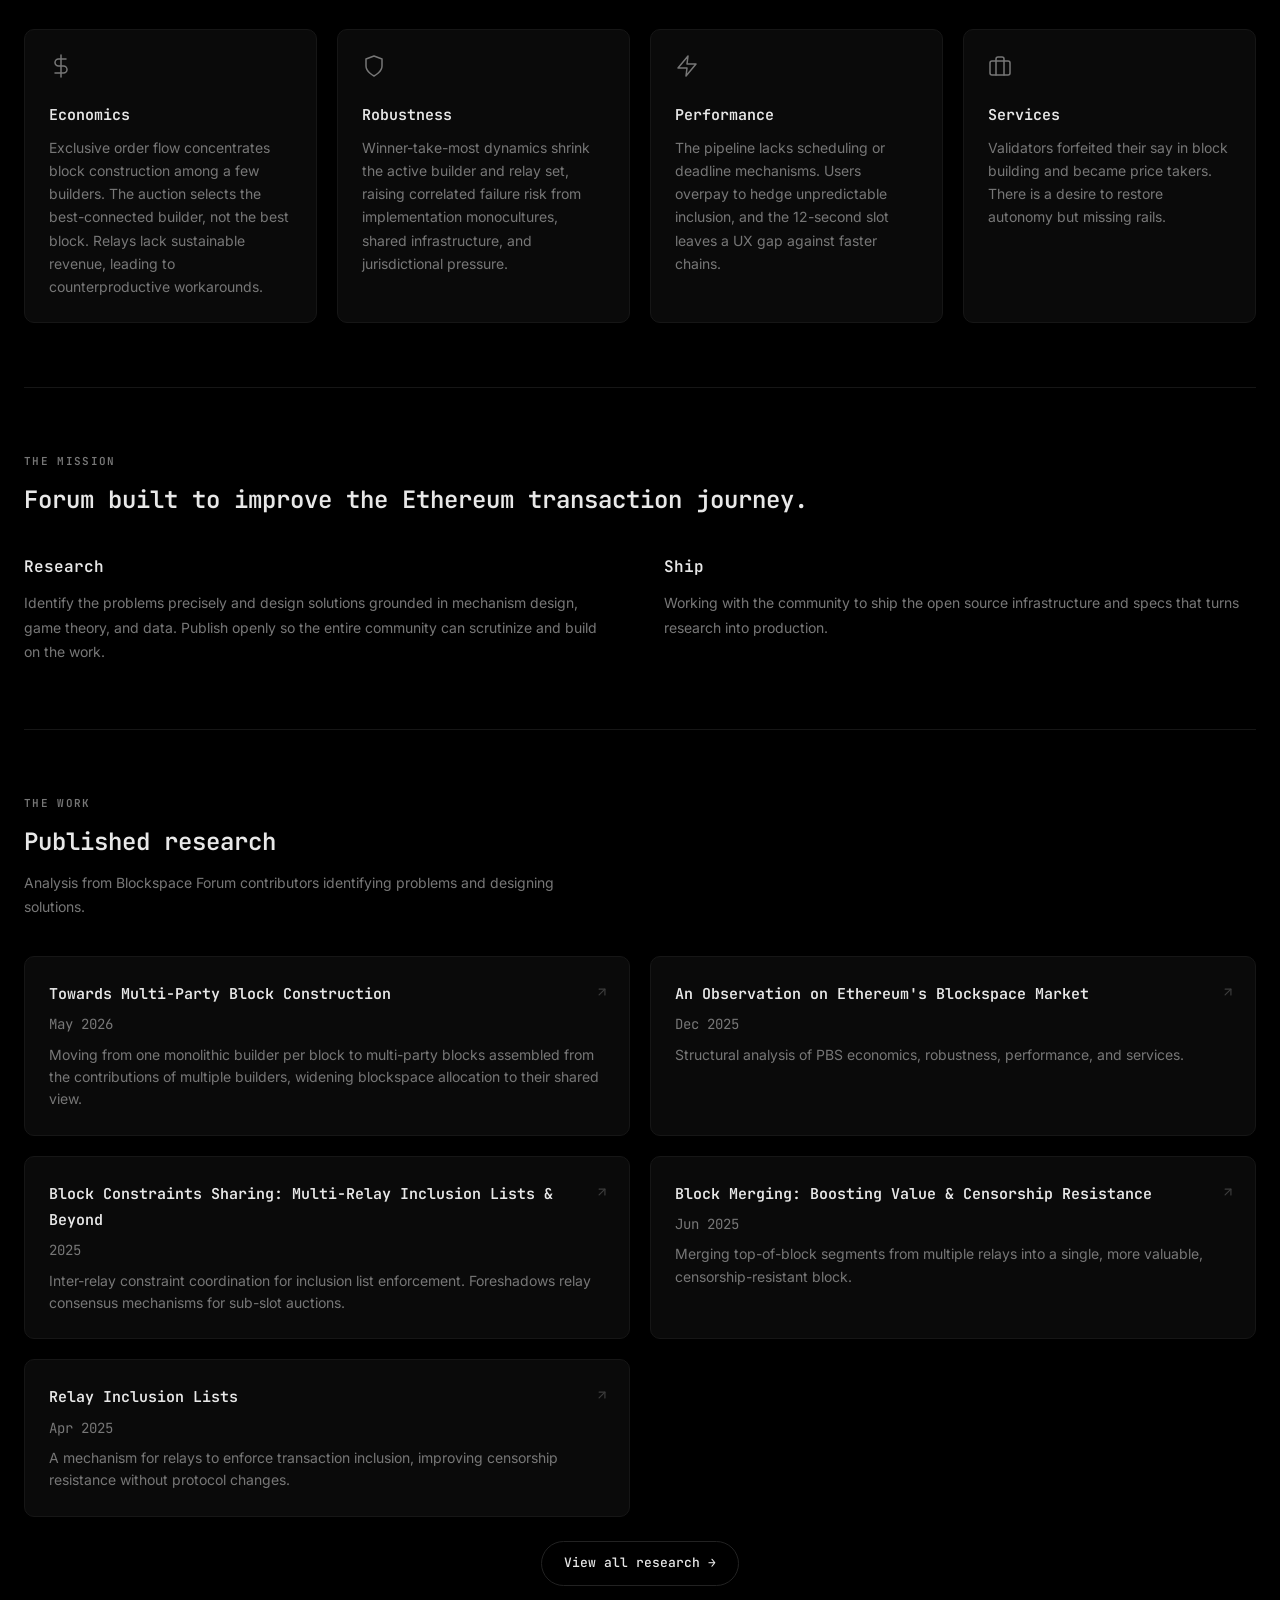
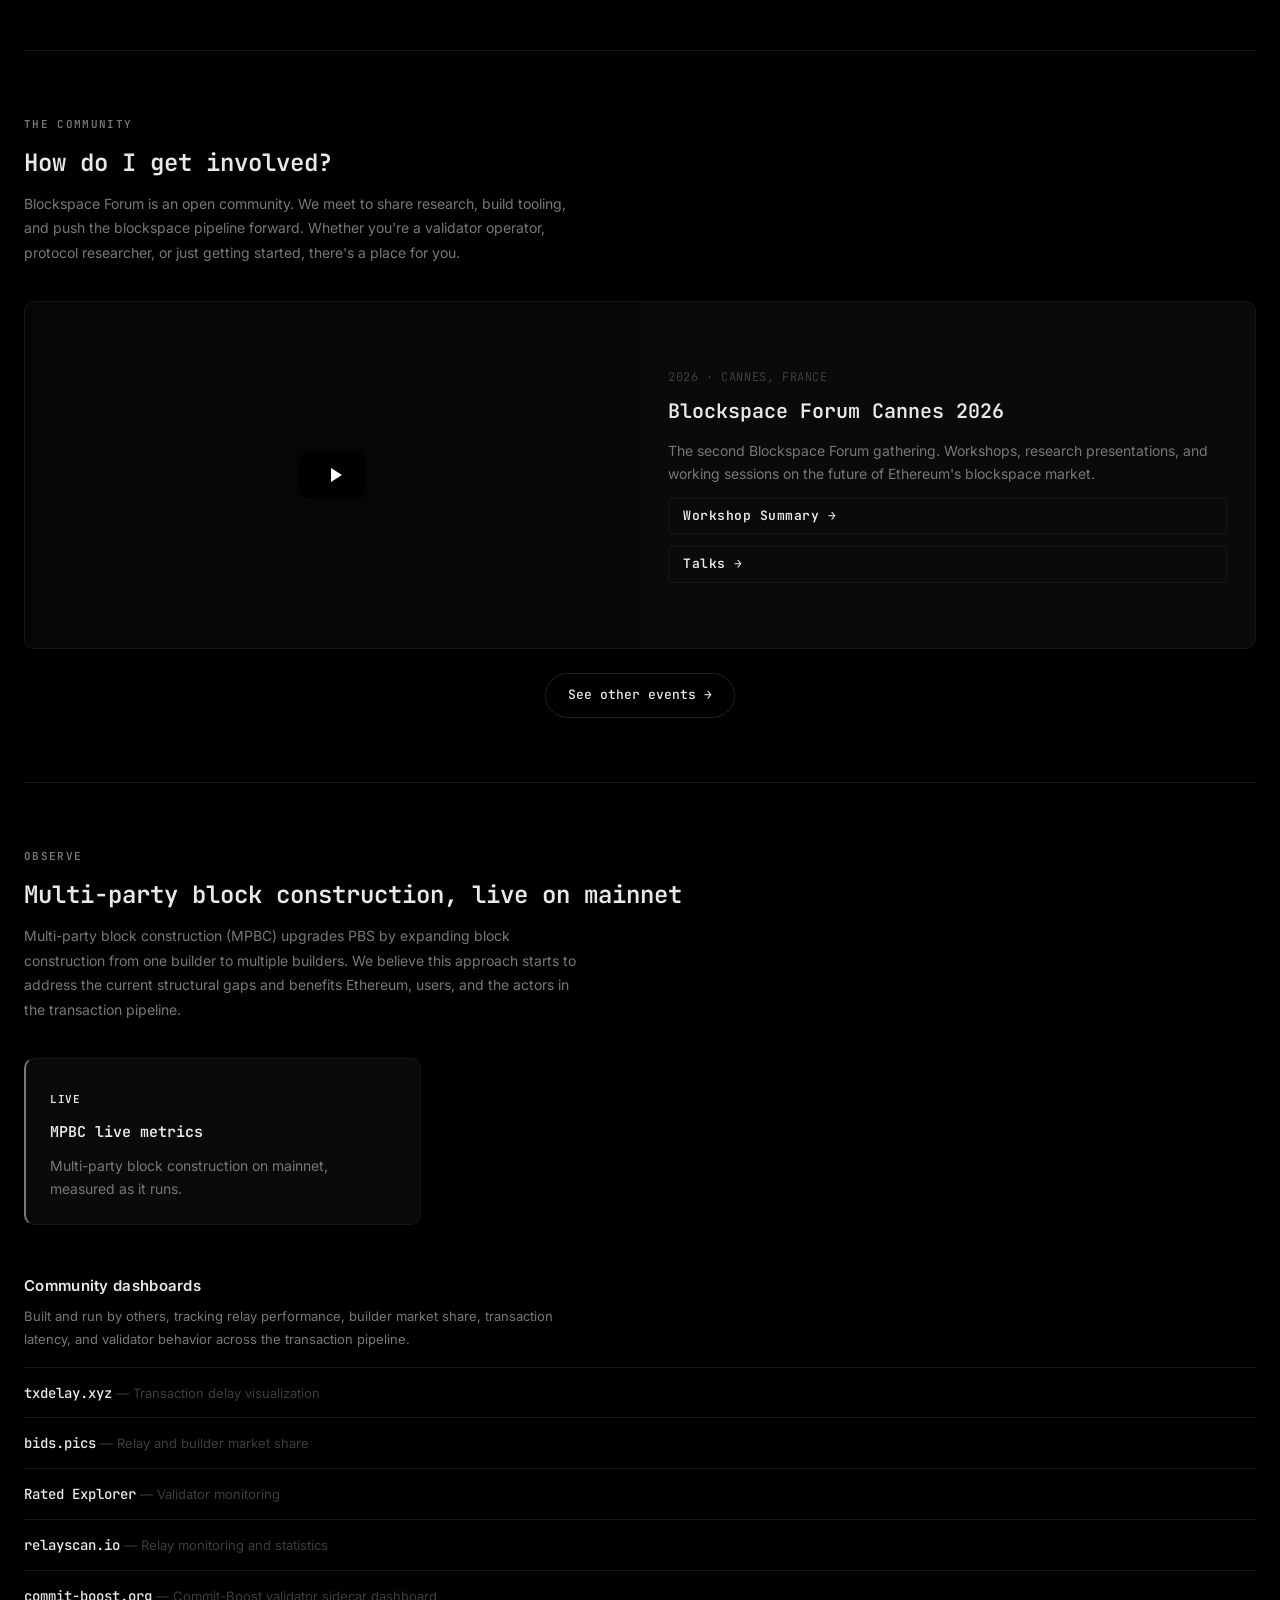
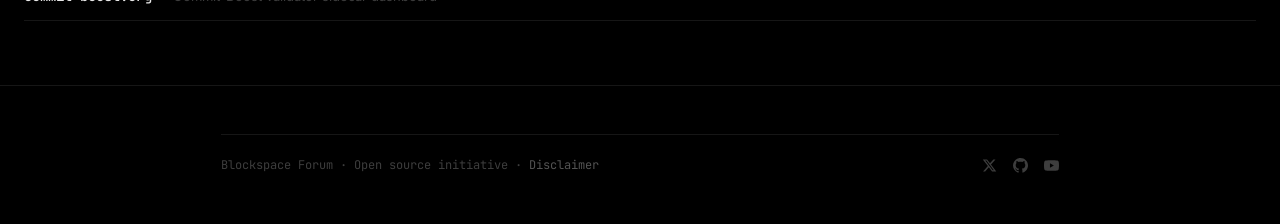
==== commit 46c103ad: "Collapse Metrics and Observe into one Observe section The brand owner's instruction: "collapse the c" ====
--- a/index.html
+++ b/index.html
@@ -178,14 +178,25 @@
       </div>
     </section>
 
-        <!-- 6. Tooling -->
-    <!-- The id stays "tooling" though the label reads Metrics. It is
+    <!-- 6. Observe -->
+    <!-- ONE SECTION SINCE 2026-09-15, on the brand owner's instruction:
+         "collapse the community dashboards with our own dashboard under
+         a single observe section and then update the NAV bar also".
+
+         It was two. A Metrics section held our own live metrics card and
+         an Observe section held the community list, which put our
+         dashboard and everyone else's in different parts of the page
+         with nothing saying they answer the same question. The staging
+         site made the same move in the same week, so the two sites do
+         not drift while one supersedes the other.
+
+         The id stays "tooling" though the label reads Observe. It is
          load-bearing: learn/pbs-201.html links to index.html#tooling, and
          js/main.js keys its nav-active rule on that hash in four places.
          A label is what a reader sees; an id is what other pages point
          at, and only one of them is safe to rename. -->
     <section id="tooling" class="section-block">
-      <span class="section-label">Metrics</span>
+      <span class="section-label">Observe</span>
       <h2>Multi-party block construction, live on mainnet</h2>
       <p class="section-description">Multi-party block construction (MPBC) upgrades PBS by expanding block construction from one builder to multiple builders. We believe this approach starts to address the current structural gaps and benefits Ethereum, users, and the actors in the transaction pipeline.</p>
       <div class="learn-grid">
@@ -196,15 +207,15 @@
           <span class="card-arrow">&rarr;</span>
         </a>
       </div>
-    </section>
-
-    <!-- 7. Observe -->
-    <section class="section-block">
-      <span class="section-label">Observe</span>
-      <h2>See for yourself</h2>
-      <p class="section-description">Community-built tools and dashboards. Track relay performance, builder market share, transaction latency, and validator behavior across the transaction pipeline.</p>
+      <!-- The community list, labelled rather than left to follow the
+           card unannounced. Our dashboard leads because it is ours;
+           saying so once here is what keeps the rest correctly
+           attributed. -->
+      <h3 class="group-heading">Community dashboards</h3>
+      <p class="group-description">Built and run by others, tracking relay performance, builder market share, transaction latency, and validator behavior across the transaction pipeline.</p>
       <ul id="tooling-observe-list" class="tools-list"></ul>
     </section>
+
   </main>
 
   <footer id="site-footer"></footer>
--- a/css/style.css
+++ b/css/style.css
@@ -1243,6 +1243,28 @@
   max-width: 560px;
 }
 
+/* A labelled group inside a section, for when one section holds two
+   kinds of thing. Added 2026-09-15 when the Metrics and Observe sections
+   were collapsed into one: our own dashboard leads, and the community
+   list below it needs saying who builds it.
+
+   An h3 rather than a second h2, because the section still has one
+   heading and this is a part of it. */
+.group-heading {
+  font-size: 15px;
+  font-weight: 600;
+  letter-spacing: 0.02em;
+  color: var(--text-primary);
+  margin: 48px 0 6px;
+}
+
+.group-description {
+  font-size: 14px;
+  color: var(--text-secondary);
+  margin: 0 0 20px;
+  max-width: 560px;
+}
+
 .section-header {
   display: flex;
   align-items: baseline;
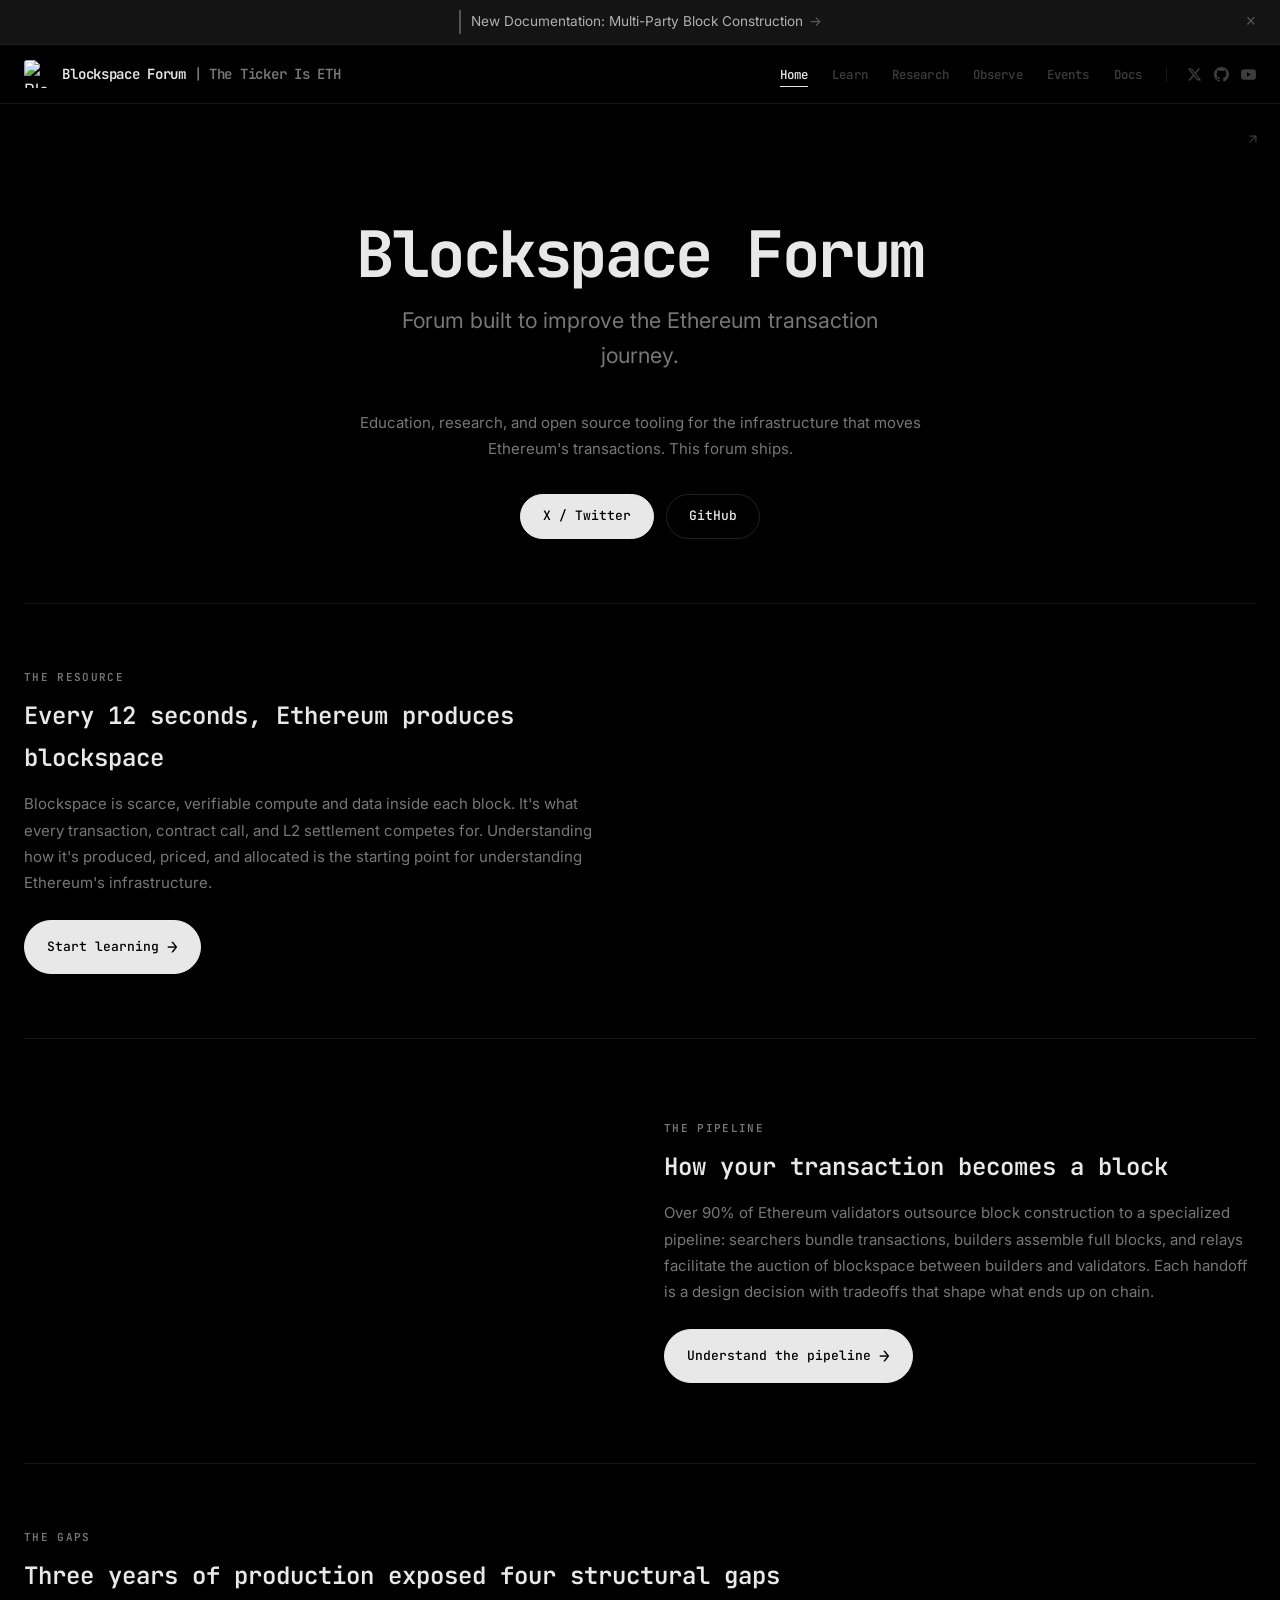
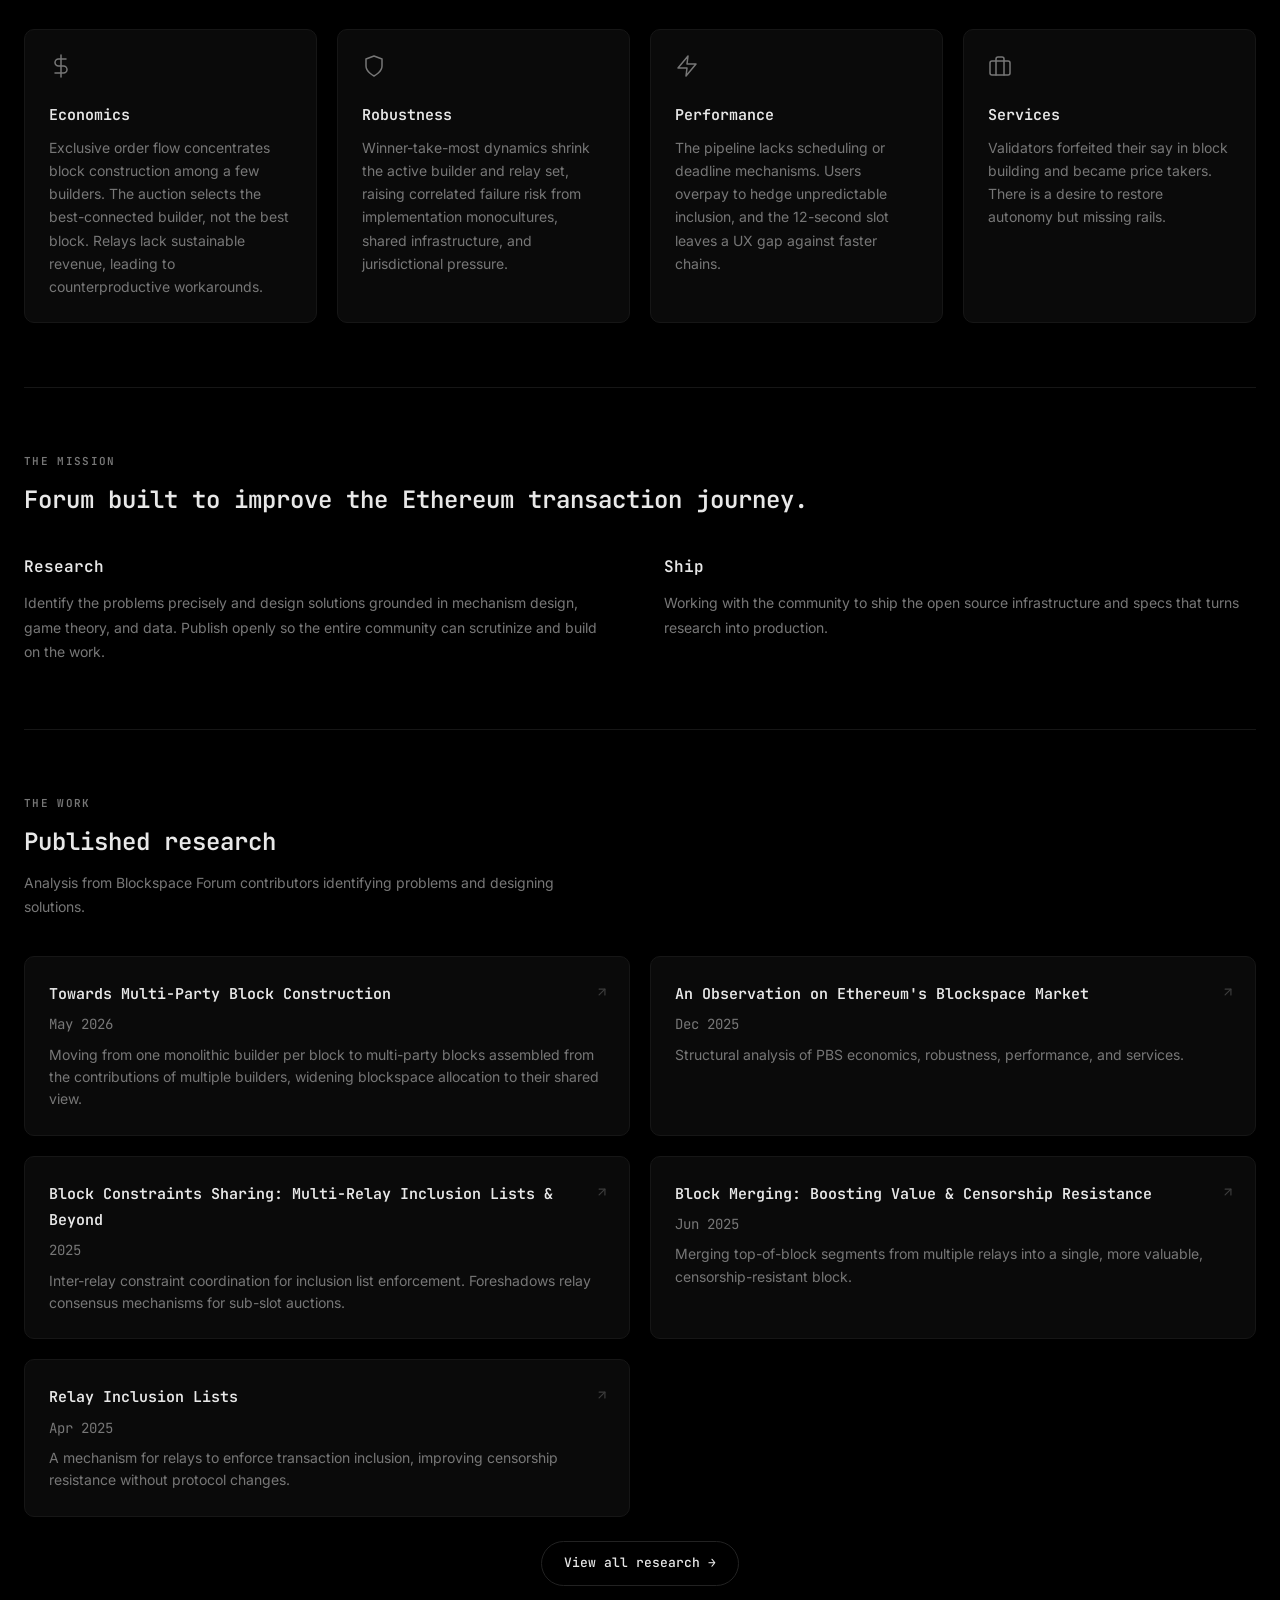
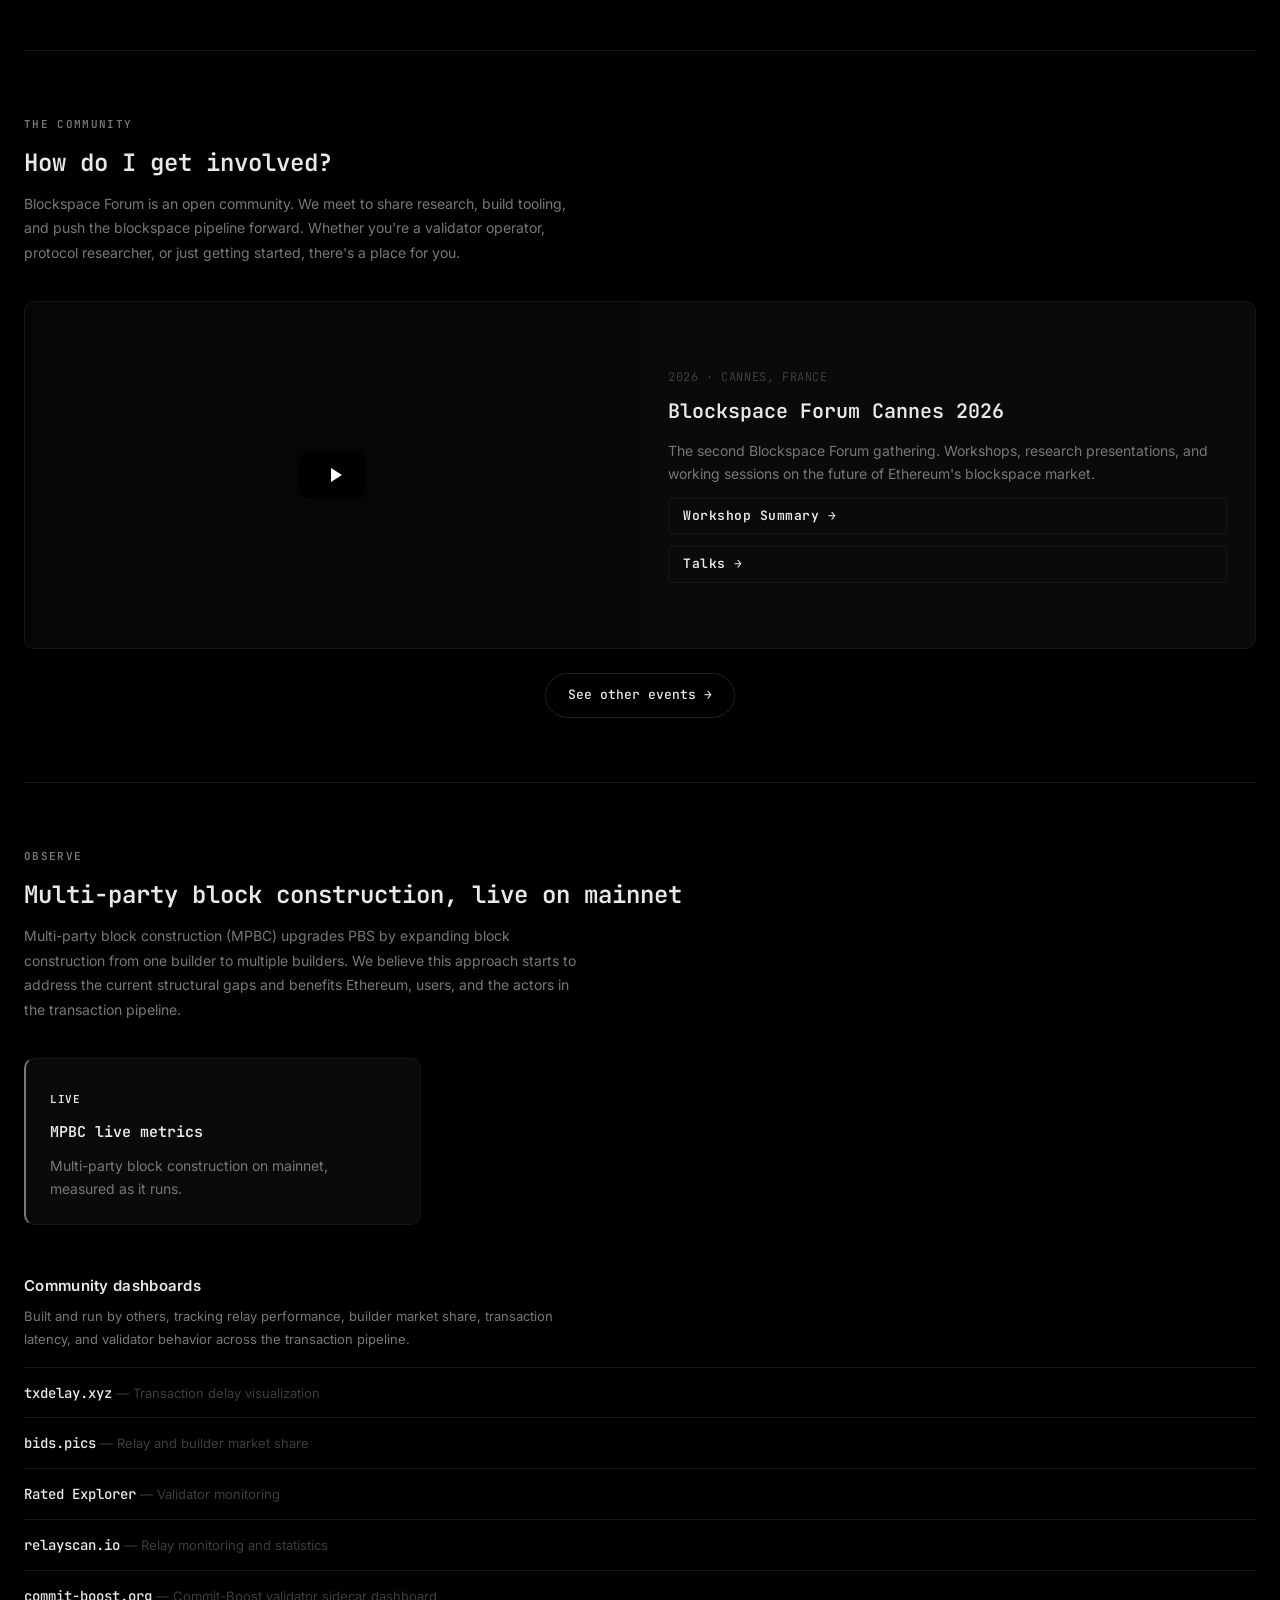
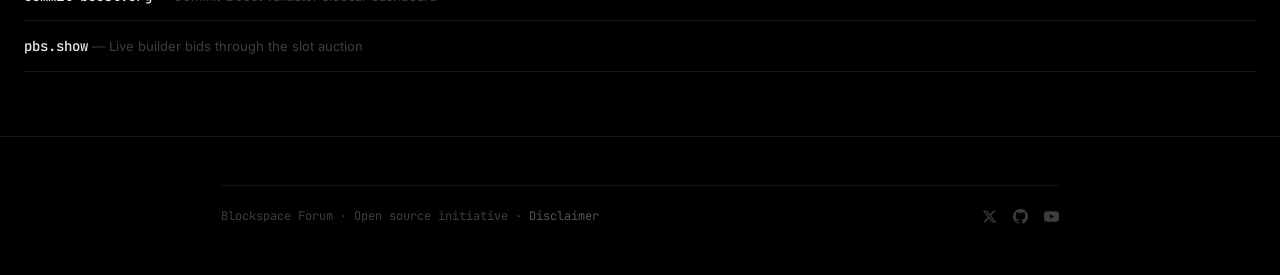
==== commit 16018b75: "Fix four regressions this branch introduced An audit of every page on this branch turned up four pro" ====
--- a/index.html
+++ b/index.html
@@ -178,7 +178,7 @@
       </div>
     </section>
 
-    <!-- 6. Observe -->
+    <!-- 8. Observe -->
     <!-- ONE SECTION SINCE 2026-09-15, on the brand owner's instruction:
          "collapse the community dashboards with our own dashboard under
          a single observe section and then update the NAV bar also".
@@ -204,7 +204,7 @@
           <span class="learn-level">LIVE</span>
           <h3>MPBC live metrics</h3>
           <p>Multi-party block construction on mainnet, measured as it runs.</p>
-          <span class="card-arrow">&rarr;</span>
+          <span class="card-arrow"><svg width="14" height="14" viewBox="0 0 24 24" fill="none" stroke="currentColor" stroke-width="2" stroke-linecap="round" stroke-linejoin="round"><line x1="7" y1="17" x2="17" y2="7"></line><polyline points="7 7 17 7 17 17"></polyline></svg></span>
         </a>
       </div>
       <!-- The community list, labelled rather than left to follow the
